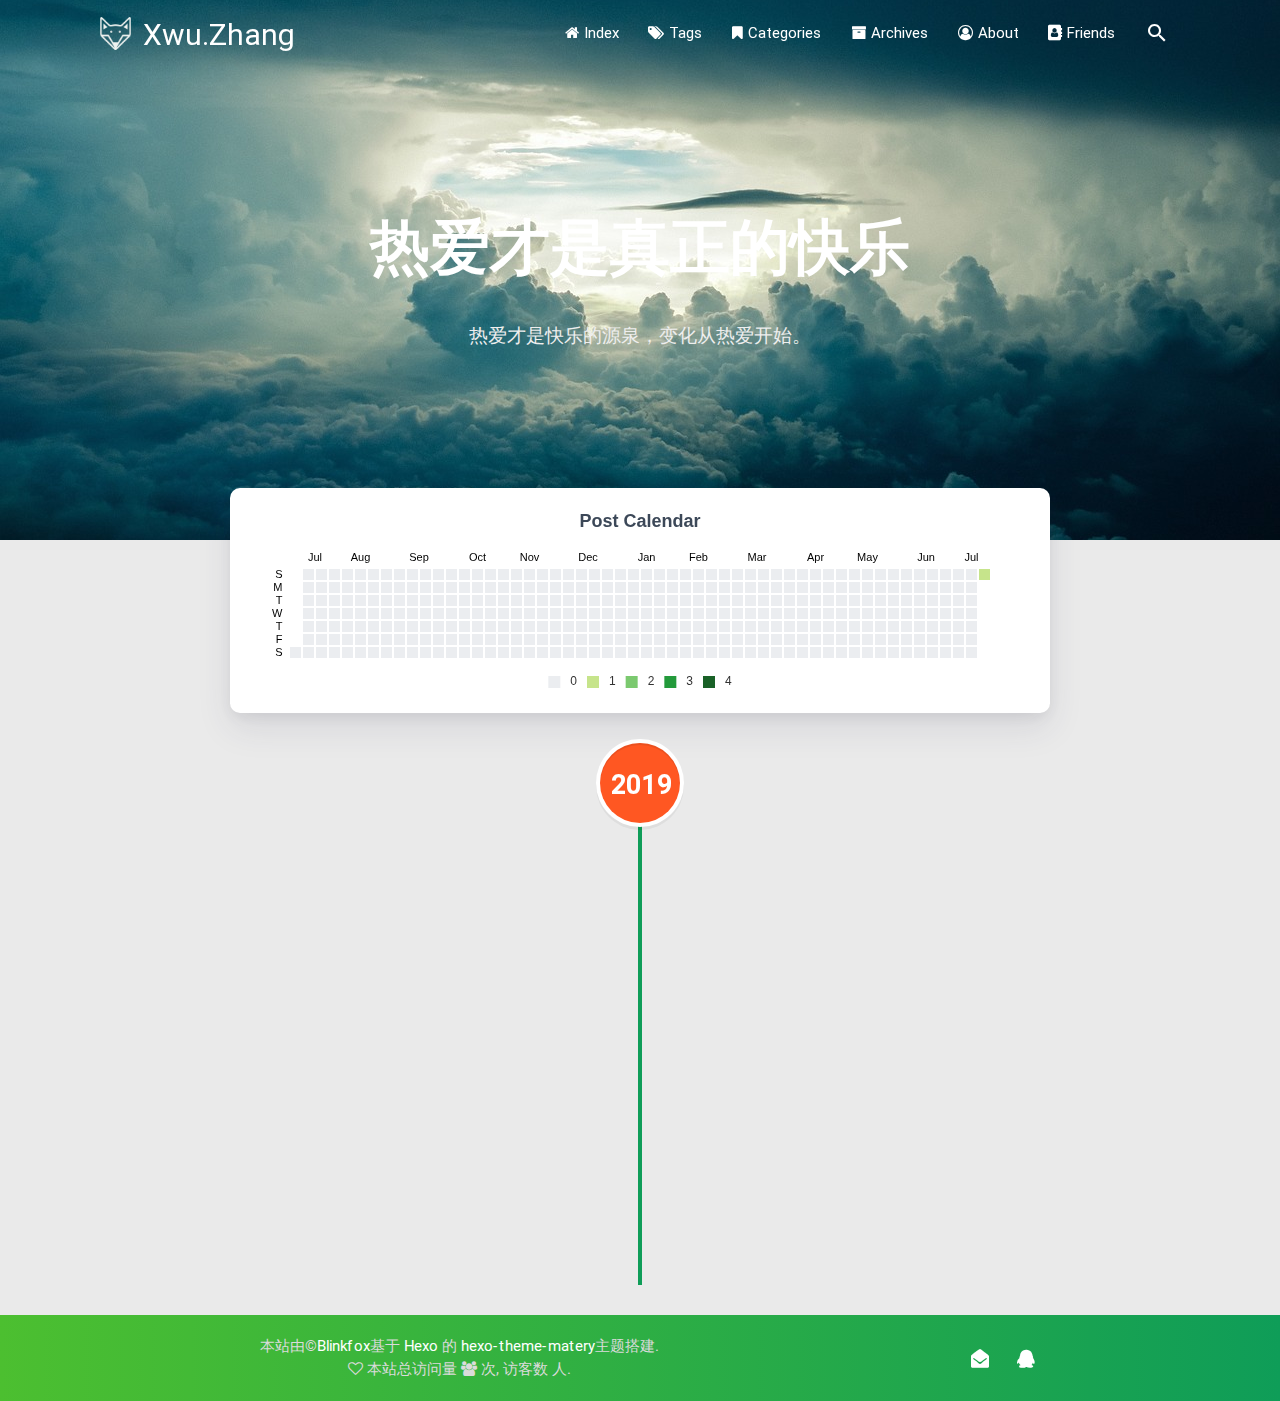
==== archives/index.html @ 079e12d8 "Site updated: 2019-07-14 20:18:40" ====
<!DOCTYPE HTML>
<html lang="">


<head><meta name="generator" content="Hexo 3.9.0">
    <meta charset="utf-8">
    <meta name="keywords" content="Archives, 工作 生活">
    <meta name="description" content="Archives | Xwu.Zhang">
    <meta http-equiv="X-UA-Compatible" content="IE=edge">
    <meta name="viewport" content="width=device-width, initial-scale=1.0">
    <meta name="renderer" content="webkit|ie-stand|ie-comp">
    <meta name="mobile-web-app-capable" content="yes">
    <meta name="format-detection" content="telephone=no">
    <meta name="apple-mobile-web-app-capable" content="yes">
    <meta name="apple-mobile-web-app-status-bar-style" content="black-translucent">
    <title>Archives | Xwu.Zhang</title>
    <link rel="icon" type="image/png" href="/favicon.png">

    <link rel="stylesheet" type="text/css" href="/libs/awesome/css/font-awesome.min.css">
    <link rel="stylesheet" type="text/css" href="/libs/materialize/css/materialize.min.css">
    <link rel="stylesheet" type="text/css" href="/libs/aos/aos.css">
    <link rel="stylesheet" type="text/css" href="/libs/animate/animate.min.css">
    <link rel="stylesheet" type="text/css" href="/libs/lightGallery/css/lightgallery.min.css">
    <link rel="stylesheet" type="text/css" href="/css/matery.css">
    <link rel="stylesheet" type="text/css" href="/css/my.css">
    <style type="text/css">
        
    </style>

    <script src="/libs/jquery/jquery-2.2.0.min.js"></script>
</head>


<body>

<header class="navbar-fixed">
    <nav id="headNav" class="bg-color nav-transparent">
        <div id="navContainer" class="container">
            <div class="nav-wrapper">
                <div class="brand-logo">
                    <a href="/" class="waves-effect waves-light">
                        
                        <img src="/medias/logo.png" class="logo-img hide-on-small-only">
                        
                        <span class="logo-span">Xwu.Zhang</span>
                    </a>
                </div>
                

<a href="#" data-activates="mobile-nav" class="button-collapse"><i class="fa fa-navicon"></i></a>
<ul class="right">
    
    <li class="hide-on-med-and-down">
        <a href="/" class="waves-effect waves-light">
            
            <i class="fa fa-home"></i>
            
            <span>Index</span>
        </a>
    </li>
    
    <li class="hide-on-med-and-down">
        <a href="/tags" class="waves-effect waves-light">
            
            <i class="fa fa-tags"></i>
            
            <span>Tags</span>
        </a>
    </li>
    
    <li class="hide-on-med-and-down">
        <a href="/categories" class="waves-effect waves-light">
            
            <i class="fa fa-bookmark"></i>
            
            <span>Categories</span>
        </a>
    </li>
    
    <li class="hide-on-med-and-down">
        <a href="/archives" class="waves-effect waves-light">
            
            <i class="fa fa-archive"></i>
            
            <span>Archives</span>
        </a>
    </li>
    
    <li class="hide-on-med-and-down">
        <a href="/about" class="waves-effect waves-light">
            
            <i class="fa fa-user-circle-o"></i>
            
            <span>About</span>
        </a>
    </li>
    
    <li class="hide-on-med-and-down">
        <a href="/friends" class="waves-effect waves-light">
            
            <i class="fa fa-address-book"></i>
            
            <span>Friends</span>
        </a>
    </li>
    
    <li>
        <a id="toggleSearch" class="waves-effect waves-light">
            <i id="searchIcon" class="mdi-action-search" title="Search"></i>
        </a>
    </li>

</ul>

<div class="side-nav" id="mobile-nav">

    <div class="mobile-head bg-color">
        
        <img src="/medias/logo.png" class="logo-img circle responsive-img">
        
        <div class="logo-name">Xwu.Zhang</div>
        <div class="logo-desc">
            
            热爱才是快乐的源泉，变化从热爱开始。
            
        </div>
    </div>

    

    <ul class="menu-list mobile-menu-list">
        
        <li>
            <a href="/" class="waves-effect waves-light">
                
                <i class="fa fa-fw fa-home"></i>
                
                Index
            </a>
        </li>
        
        <li>
            <a href="/tags" class="waves-effect waves-light">
                
                <i class="fa fa-fw fa-tags"></i>
                
                Tags
            </a>
        </li>
        
        <li>
            <a href="/categories" class="waves-effect waves-light">
                
                <i class="fa fa-fw fa-bookmark"></i>
                
                Categories
            </a>
        </li>
        
        <li>
            <a href="/archives" class="waves-effect waves-light">
                
                <i class="fa fa-fw fa-archive"></i>
                
                Archives
            </a>
        </li>
        
        <li>
            <a href="/about" class="waves-effect waves-light">
                
                <i class="fa fa-fw fa-user-circle-o"></i>
                
                About
            </a>
        </li>
        
        <li>
            <a href="/friends" class="waves-effect waves-light">
                
                <i class="fa fa-fw fa-address-book"></i>
                
                Friends
            </a>
        </li>
        
        
        <li><div class="divider"></div></li>
        <li>
            <a href="https://github.com/blinkfox/hexo-theme-matery" class="waves-effect waves-light" target="_blank">
                <i class="fa fa-github-square fa-fw"></i>Fork Me
            </a>
        </li>
        
    </ul>

    <div class="social-link">


    <a href="mailto:xxx@xx.xx" class="tooltipped" target="_blank" data-tooltip="邮件联系我" data-position="top" data-delay="50">
        <i class="fa fa-envelope-open"></i>
    </a>



    <a href="tencent://AddContact/?fromId=50&fromSubId=1&subcmd=all&uin=123123123" class="tooltipped" data-tooltip="QQ联系我: 123123123" data-position="top" data-delay="50">
        <i class="fa fa-qq"></i>
    </a>


</div>
</div>

            </div>
        </div>

        
        <style>
    .nav-transparent .github-corner {
        display: none !important;
    }

    .github-corner {
        position: absolute;
        z-index: 10;
        top: 0;
        right: 0;
        border: 0;
        transform: scale(1.1);
    }

    .github-corner svg {
        color: #0f9d58;
        fill: #fff;
        height: 64px;
        width: 64px;
    }

    .github-corner:hover .octo-arm {
        animation: a 0.56s ease-in-out;
    }

    .github-corner .octo-arm {
        animation: none;
    }

    @keyframes a {
        0%,
        to {
            transform: rotate(0);
        }
        20%,
        60% {
            transform: rotate(-25deg);
        }
        40%,
        80% {
            transform: rotate(10deg);
        }
    }
</style>

<a href="https://github.com/blinkfox/hexo-theme-matery" class="github-corner tooltipped hide-on-med-and-down" target="_blank"
   data-tooltip="Fork Me" data-position="left" data-delay="50">
    <svg viewBox="0 0 250 250" aria-hidden="true">
        <path d="M0,0 L115,115 L130,115 L142,142 L250,250 L250,0 Z"></path>
        <path d="M128.3,109.0 C113.8,99.7 119.0,89.6 119.0,89.6 C122.0,82.7 120.5,78.6 120.5,78.6 C119.2,72.0 123.4,76.3 123.4,76.3 C127.3,80.9 125.5,87.3 125.5,87.3 C122.9,97.6 130.6,101.9 134.4,103.2"
              fill="currentColor" style="transform-origin: 130px 106px;" class="octo-arm"></path>
        <path d="M115.0,115.0 C114.9,115.1 118.7,116.5 119.8,115.4 L133.7,101.6 C136.9,99.2 139.9,98.4 142.2,98.6 C133.8,88.0 127.5,74.4 143.8,58.0 C148.5,53.4 154.0,51.2 159.7,51.0 C160.3,49.4 163.2,43.6 171.4,40.1 C171.4,40.1 176.1,42.5 178.8,56.2 C183.1,58.6 187.2,61.8 190.9,65.4 C194.5,69.0 197.7,73.2 200.1,77.6 C213.8,80.2 216.3,84.9 216.3,84.9 C212.7,93.1 206.9,96.0 205.4,96.6 C205.1,102.4 203.0,107.8 198.3,112.5 C181.9,128.9 168.3,122.5 157.7,114.1 C157.9,116.9 156.7,120.9 152.7,124.9 L141.0,136.5 C139.8,137.7 141.6,141.9 141.8,141.8 Z"
              fill="currentColor" class="octo-body"></path>
    </svg>
</a>
        
    </nav>
</header>

<div class="bg-cover  about-cover" style="background-image: url('/medias/cover.jpg')">
    <div class="container">
        <div class="row">
            <div class="col s10 offset-s1 m8 offset-m2 l8 offset-l2">
                <div class="brand">
                    <div class="title center-align">
                    
                        热爱才是真正的快乐
                    
                    </div>

                    <div class="description center-align">
                    
                        热爱才是快乐的源泉，变化从热爱开始。
                    
                    </div>
                </div>
            </div>
        </div>
        
    </div>
</div>

<script>
// Dynamically switch banner pictures every day.
$('.bg-cover').css('background-image', 'url(/medias/banner/' + new Date().getDay() + '.jpg)');
</script>

<main class="content">

    
    <div class="container archive-calendar">
    <div class="card">
        <div id="post-calendar" class="card-content"></div>
    </div>
</div>

<script type="text/javascript" src="/libs/echarts/echarts.min.js"></script>
<script type="text/javascript">
    let myChart = echarts.init(document.getElementById('post-calendar'));

    

    let option = {
        title: {
            top: 0,
            text: 'Post Calendar',
            left: 'center',
            textStyle: {
                color: '#3C4858'
            }
        },
        tooltip: {
            padding: 10,
            backgroundColor: '#555',
            borderColor: '#777',
            borderWidth: 1,
            formatter: function (obj) {
                var value = obj.value;
                return '<div style="font-size: 14px;">' + value[0] + '：' + value[1] + '</div>';
            }
        },
        visualMap: {
            show: true,
            showLabel: true,
            categories: [0, 1, 2, 3, 4],
            calculable: true,
            inRange: {
                symbol: 'rect',
                color: ['#ebedf0', '#c6e48b', '#7bc96f', '#239a3b', '#196127']
            },
            itemWidth: 12,
            itemHeight: 12,
            orient: 'horizontal',
            left: 'center',
            bottom: 0
        },
        calendar: [{
            left: 'center',
            range: ["2018-07-14", "2019-07-14"],
            cellSize: [13, 13],
            splitLine: {
                show: false
            },
            itemStyle: {
                borderColor: '#fff',
                borderWidth: 2
            },
            yearLabel: {
                show: false
            },
            monthLabel: {
                nameMap: 'en',
                fontSize: 11
            },
            dayLabel: {
                formatter: '{start}  1st',
                nameMap: 'en',
                fontSize: 11
            }
        }],
        series: [{
            type: 'heatmap',
            coordinateSystem: 'calendar',
            calendarIndex: 0,
            data: [["2018-07-14", 0], ["2018-07-15", 0], ["2018-07-16", 0], ["2018-07-17", 0], ["2018-07-18", 0], ["2018-07-19", 0], ["2018-07-20", 0], ["2018-07-21", 0], ["2018-07-22", 0], ["2018-07-23", 0], ["2018-07-24", 0], ["2018-07-25", 0], ["2018-07-26", 0], ["2018-07-27", 0], ["2018-07-28", 0], ["2018-07-29", 0], ["2018-07-30", 0], ["2018-07-31", 0], ["2018-08-01", 0], ["2018-08-02", 0], ["2018-08-03", 0], ["2018-08-04", 0], ["2018-08-05", 0], ["2018-08-06", 0], ["2018-08-07", 0], ["2018-08-08", 0], ["2018-08-09", 0], ["2018-08-10", 0], ["2018-08-11", 0], ["2018-08-12", 0], ["2018-08-13", 0], ["2018-08-14", 0], ["2018-08-15", 0], ["2018-08-16", 0], ["2018-08-17", 0], ["2018-08-18", 0], ["2018-08-19", 0], ["2018-08-20", 0], ["2018-08-21", 0], ["2018-08-22", 0], ["2018-08-23", 0], ["2018-08-24", 0], ["2018-08-25", 0], ["2018-08-26", 0], ["2018-08-27", 0], ["2018-08-28", 0], ["2018-08-29", 0], ["2018-08-30", 0], ["2018-08-31", 0], ["2018-09-01", 0], ["2018-09-02", 0], ["2018-09-03", 0], ["2018-09-04", 0], ["2018-09-05", 0], ["2018-09-06", 0], ["2018-09-07", 0], ["2018-09-08", 0], ["2018-09-09", 0], ["2018-09-10", 0], ["2018-09-11", 0], ["2018-09-12", 0], ["2018-09-13", 0], ["2018-09-14", 0], ["2018-09-15", 0], ["2018-09-16", 0], ["2018-09-17", 0], ["2018-09-18", 0], ["2018-09-19", 0], ["2018-09-20", 0], ["2018-09-21", 0], ["2018-09-22", 0], ["2018-09-23", 0], ["2018-09-24", 0], ["2018-09-25", 0], ["2018-09-26", 0], ["2018-09-27", 0], ["2018-09-28", 0], ["2018-09-29", 0], ["2018-09-30", 0], ["2018-10-01", 0], ["2018-10-02", 0], ["2018-10-03", 0], ["2018-10-04", 0], ["2018-10-05", 0], ["2018-10-06", 0], ["2018-10-07", 0], ["2018-10-08", 0], ["2018-10-09", 0], ["2018-10-10", 0], ["2018-10-11", 0], ["2018-10-12", 0], ["2018-10-13", 0], ["2018-10-14", 0], ["2018-10-15", 0], ["2018-10-16", 0], ["2018-10-17", 0], ["2018-10-18", 0], ["2018-10-19", 0], ["2018-10-20", 0], ["2018-10-21", 0], ["2018-10-22", 0], ["2018-10-23", 0], ["2018-10-24", 0], ["2018-10-25", 0], ["2018-10-26", 0], ["2018-10-27", 0], ["2018-10-28", 0], ["2018-10-29", 0], ["2018-10-30", 0], ["2018-10-31", 0], ["2018-11-01", 0], ["2018-11-02", 0], ["2018-11-03", 0], ["2018-11-04", 0], ["2018-11-05", 0], ["2018-11-06", 0], ["2018-11-07", 0], ["2018-11-08", 0], ["2018-11-09", 0], ["2018-11-10", 0], ["2018-11-11", 0], ["2018-11-12", 0], ["2018-11-13", 0], ["2018-11-14", 0], ["2018-11-15", 0], ["2018-11-16", 0], ["2018-11-17", 0], ["2018-11-18", 0], ["2018-11-19", 0], ["2018-11-20", 0], ["2018-11-21", 0], ["2018-11-22", 0], ["2018-11-23", 0], ["2018-11-24", 0], ["2018-11-25", 0], ["2018-11-26", 0], ["2018-11-27", 0], ["2018-11-28", 0], ["2018-11-29", 0], ["2018-11-30", 0], ["2018-12-01", 0], ["2018-12-02", 0], ["2018-12-03", 0], ["2018-12-04", 0], ["2018-12-05", 0], ["2018-12-06", 0], ["2018-12-07", 0], ["2018-12-08", 0], ["2018-12-09", 0], ["2018-12-10", 0], ["2018-12-11", 0], ["2018-12-12", 0], ["2018-12-13", 0], ["2018-12-14", 0], ["2018-12-15", 0], ["2018-12-16", 0], ["2018-12-17", 0], ["2018-12-18", 0], ["2018-12-19", 0], ["2018-12-20", 0], ["2018-12-21", 0], ["2018-12-22", 0], ["2018-12-23", 0], ["2018-12-24", 0], ["2018-12-25", 0], ["2018-12-26", 0], ["2018-12-27", 0], ["2018-12-28", 0], ["2018-12-29", 0], ["2018-12-30", 0], ["2018-12-31", 0], ["2019-01-01", 0], ["2019-01-02", 0], ["2019-01-03", 0], ["2019-01-04", 0], ["2019-01-05", 0], ["2019-01-06", 0], ["2019-01-07", 0], ["2019-01-08", 0], ["2019-01-09", 0], ["2019-01-10", 0], ["2019-01-11", 0], ["2019-01-12", 0], ["2019-01-13", 0], ["2019-01-14", 0], ["2019-01-15", 0], ["2019-01-16", 0], ["2019-01-17", 0], ["2019-01-18", 0], ["2019-01-19", 0], ["2019-01-20", 0], ["2019-01-21", 0], ["2019-01-22", 0], ["2019-01-23", 0], ["2019-01-24", 0], ["2019-01-25", 0], ["2019-01-26", 0], ["2019-01-27", 0], ["2019-01-28", 0], ["2019-01-29", 0], ["2019-01-30", 0], ["2019-01-31", 0], ["2019-02-01", 0], ["2019-02-02", 0], ["2019-02-03", 0], ["2019-02-04", 0], ["2019-02-05", 0], ["2019-02-06", 0], ["2019-02-07", 0], ["2019-02-08", 0], ["2019-02-09", 0], ["2019-02-10", 0], ["2019-02-11", 0], ["2019-02-12", 0], ["2019-02-13", 0], ["2019-02-14", 0], ["2019-02-15", 0], ["2019-02-16", 0], ["2019-02-17", 0], ["2019-02-18", 0], ["2019-02-19", 0], ["2019-02-20", 0], ["2019-02-21", 0], ["2019-02-22", 0], ["2019-02-23", 0], ["2019-02-24", 0], ["2019-02-25", 0], ["2019-02-26", 0], ["2019-02-27", 0], ["2019-02-28", 0], ["2019-03-01", 0], ["2019-03-02", 0], ["2019-03-03", 0], ["2019-03-04", 0], ["2019-03-05", 0], ["2019-03-06", 0], ["2019-03-07", 0], ["2019-03-08", 0], ["2019-03-09", 0], ["2019-03-10", 0], ["2019-03-11", 0], ["2019-03-12", 0], ["2019-03-13", 0], ["2019-03-14", 0], ["2019-03-15", 0], ["2019-03-16", 0], ["2019-03-17", 0], ["2019-03-18", 0], ["2019-03-19", 0], ["2019-03-20", 0], ["2019-03-21", 0], ["2019-03-22", 0], ["2019-03-23", 0], ["2019-03-24", 0], ["2019-03-25", 0], ["2019-03-26", 0], ["2019-03-27", 0], ["2019-03-28", 0], ["2019-03-29", 0], ["2019-03-30", 0], ["2019-03-31", 0], ["2019-04-01", 0], ["2019-04-02", 0], ["2019-04-03", 0], ["2019-04-04", 0], ["2019-04-05", 0], ["2019-04-06", 0], ["2019-04-07", 0], ["2019-04-08", 0], ["2019-04-09", 0], ["2019-04-10", 0], ["2019-04-11", 0], ["2019-04-12", 0], ["2019-04-13", 0], ["2019-04-14", 0], ["2019-04-15", 0], ["2019-04-16", 0], ["2019-04-17", 0], ["2019-04-18", 0], ["2019-04-19", 0], ["2019-04-20", 0], ["2019-04-21", 0], ["2019-04-22", 0], ["2019-04-23", 0], ["2019-04-24", 0], ["2019-04-25", 0], ["2019-04-26", 0], ["2019-04-27", 0], ["2019-04-28", 0], ["2019-04-29", 0], ["2019-04-30", 0], ["2019-05-01", 0], ["2019-05-02", 0], ["2019-05-03", 0], ["2019-05-04", 0], ["2019-05-05", 0], ["2019-05-06", 0], ["2019-05-07", 0], ["2019-05-08", 0], ["2019-05-09", 0], ["2019-05-10", 0], ["2019-05-11", 0], ["2019-05-12", 0], ["2019-05-13", 0], ["2019-05-14", 0], ["2019-05-15", 0], ["2019-05-16", 0], ["2019-05-17", 0], ["2019-05-18", 0], ["2019-05-19", 0], ["2019-05-20", 0], ["2019-05-21", 0], ["2019-05-22", 0], ["2019-05-23", 0], ["2019-05-24", 0], ["2019-05-25", 0], ["2019-05-26", 0], ["2019-05-27", 0], ["2019-05-28", 0], ["2019-05-29", 0], ["2019-05-30", 0], ["2019-05-31", 0], ["2019-06-01", 0], ["2019-06-02", 0], ["2019-06-03", 0], ["2019-06-04", 0], ["2019-06-05", 0], ["2019-06-06", 0], ["2019-06-07", 0], ["2019-06-08", 0], ["2019-06-09", 0], ["2019-06-10", 0], ["2019-06-11", 0], ["2019-06-12", 0], ["2019-06-13", 0], ["2019-06-14", 0], ["2019-06-15", 0], ["2019-06-16", 0], ["2019-06-17", 0], ["2019-06-18", 0], ["2019-06-19", 0], ["2019-06-20", 0], ["2019-06-21", 0], ["2019-06-22", 0], ["2019-06-23", 0], ["2019-06-24", 0], ["2019-06-25", 0], ["2019-06-26", 0], ["2019-06-27", 0], ["2019-06-28", 0], ["2019-06-29", 0], ["2019-06-30", 0], ["2019-07-01", 0], ["2019-07-02", 0], ["2019-07-03", 0], ["2019-07-04", 0], ["2019-07-05", 0], ["2019-07-06", 0], ["2019-07-07", 0], ["2019-07-08", 0], ["2019-07-09", 0], ["2019-07-10", 0], ["2019-07-11", 0], ["2019-07-12", 0], ["2019-07-13", 0], ["2019-07-14", 1]]
        }]

    };

    myChart.setOption(option);
</script>
    

    

    <div id="cd-timeline" class="container">
        
        <div class="cd-timeline-block">

            
            
            
            <div class="cd-timeline-img year" data-aos="zoom-in-up">
                <a href="/archives/2019">2019</a>
            </div>
            

            
            
            
            <div class="cd-timeline-img month" data-aos="zoom-in-up">
                <a href="/archives/2019/07">07</a>
            </div>
            

            
            <div class="cd-timeline-img day" data-aos="zoom-in-up">
                <span>14</span>
            </div>
            <article class="cd-timeline-content" data-aos="fade-up">
                <div class="article col s12 m6">
                    <div class="card">
                        <a href="/2019/07/14/hello-world/">
                            <div class="card-image">
                                
                                
                                <img src="/medias/featureimages/12.jpg" class="responsive-img" alt="Hello World">
                                
                                <span class="card-title">Hello World</span>
                            </div>
                        </a>
                        <div class="card-content article-content">
                            <div class="summary">
                                
                                    Welcome to Hexo! This is your very first post. Check documentation for more info
                                
                            </div>
                            <div class="publish-info">
                                <span class="publish-date">
                                    <i class="fa fa-clock-o fa-fw icon-date"></i>2019-07-14
                                </span>
                                <span class="publish-author">
                                    
                                    <i class="fa fa-user fa-fw"></i>
                                    小五
                                    
                                </span>
                            </div>
                        </div>

                        
                    </div>
                </div>
            </article>
        </div>
        
    </div>

</main>


<footer class="page-footer bg-color">
    <div class="container row center-align">
        <div class="col s12 m8 l8 copy-right">
            本站由&copy;<a href="https://blinkfox.github.io/" target="_blank">Blinkfox</a>基于
            <a href="https://hexo.io/" target="_blank">Hexo</a> 的
            <a href="https://github.com/blinkfox/hexo-theme-matery" target="_blank">hexo-theme-matery</a>主题搭建.

            

            
			
                <br>
                
                <span id="busuanzi_container_site_pv">
                    <i class="fa fa-heart-o"></i>
                    本站总访问量 <span id="busuanzi_value_site_pv" class="white-color"></span>
                </span>
                
                
                <span id="busuanzi_container_site_uv">
                    <i class="fa fa-users"></i>
                    次,&nbsp;访客数 <span id="busuanzi_value_site_uv" class="white-color"></span> 人.
                </span>
                
            
        </div>
        <div class="col s12 m4 l4 social-link social-statis">


    <a href="mailto:xxx@xx.xx" class="tooltipped" target="_blank" data-tooltip="邮件联系我" data-position="top" data-delay="50">
        <i class="fa fa-envelope-open"></i>
    </a>



    <a href="tencent://AddContact/?fromId=50&fromSubId=1&subcmd=all&uin=123123123" class="tooltipped" data-tooltip="QQ联系我: 123123123" data-position="top" data-delay="50">
        <i class="fa fa-qq"></i>
    </a>


</div>
    </div>
</footer>

<div class="progress-bar"></div>


<!-- 搜索遮罩框 -->
<div id="searchModal" class="modal">
    <div class="modal-content">
        <div class="search-header">
            <span class="title"><i class="fa fa-search"></i>&nbsp;&nbsp;Search</span>
            <input type="search" id="searchInput" name="s" placeholder="Please enter a search keyword"
                   class="search-input" autofocus="">
        </div>
        <div id="searchResult"></div>
    </div>
</div>

<script src="/js/search.js"></script>
<script type="text/javascript">
    searchFunc("/" + "search.xml", 'searchInput', 'searchResult');
</script>
<!-- 回到顶部按钮 -->
<div id="backTop" class="top-scroll">
    <a class="btn-floating btn-large waves-effect waves-light" href="#!">
        <i class="fa fa-angle-up"></i>
    </a>
</div>


<script src="/libs/materialize/js/materialize.min.js"></script>
<script src="/libs/masonry/masonry.pkgd.min.js"></script>
<script src="/libs/aos/aos.js"></script>
<script src="/libs/scrollprogress/scrollProgress.min.js"></script>
<script src="/libs/lightGallery/js/lightgallery-all.min.js"></script>
<script src="/js/matery.js"></script>

<!-- Global site tag (gtag.js) - Google Analytics -->



    <script src="/libs/others/clicklove.js"></script>


    <script async src="/libs/others/busuanzi.pure.mini.js"></script>


</body>
</html>
---- libs/lightGallery/css/lightgallery.min.css ----
.lg-sub-html,.lg-toolbar{background-color:rgba(0,0,0,.45)}@font-face{font-family:lg;src:url(../fonts/lg.eot?n1z373);src:url(../fonts/lg.eot?#iefixn1z373) format("embedded-opentype"),url(../fonts/lg.woff?n1z373) format("woff"),url(../fonts/lg.ttf?n1z373) format("truetype"),url(../fonts/lg.svg?n1z373#lg) format("svg");font-weight:400;font-style:normal}.lg-icon{font-family:lg;speak:none;font-style:normal;font-weight:400;font-variant:normal;text-transform:none;line-height:1;-webkit-font-smoothing:antialiased;-moz-osx-font-smoothing:grayscale}.lg-actions .lg-next,.lg-actions .lg-prev{background-color:rgba(0,0,0,.45);border-radius:2px;color:#999;cursor:pointer;display:block;font-size:22px;margin-top:-10px;padding:8px 10px 9px;position:absolute;top:50%;z-index:1080;border:none;outline:0}.lg-actions .lg-next.disabled,.lg-actions .lg-prev.disabled{pointer-events:none;opacity:.5}.lg-actions .lg-next:hover,.lg-actions .lg-prev:hover{color:#FFF}.lg-actions .lg-next{right:20px}.lg-actions .lg-next:before{content:"\e095"}.lg-actions .lg-prev{left:20px}.lg-actions .lg-prev:after{content:"\e094"}@-webkit-keyframes lg-right-end{0%,100%{left:0}50%{left:-30px}}@-moz-keyframes lg-right-end{0%,100%{left:0}50%{left:-30px}}@-ms-keyframes lg-right-end{0%,100%{left:0}50%{left:-30px}}@keyframes lg-right-end{0%,100%{left:0}50%{left:-30px}}@-webkit-keyframes lg-left-end{0%,100%{left:0}50%{left:30px}}@-moz-keyframes lg-left-end{0%,100%{left:0}50%{left:30px}}@-ms-keyframes lg-left-end{0%,100%{left:0}50%{left:30px}}@keyframes lg-left-end{0%,100%{left:0}50%{left:30px}}.lg-outer.lg-right-end .lg-object{-webkit-animation:lg-right-end .3s;-o-animation:lg-right-end .3s;animation:lg-right-end .3s;position:relative}.lg-outer.lg-left-end .lg-object{-webkit-animation:lg-left-end .3s;-o-animation:lg-left-end .3s;animation:lg-left-end .3s;position:relative}.lg-toolbar{z-index:1082;left:0;position:absolute;top:0;width:100%}.lg-toolbar .lg-icon{color:#999;cursor:pointer;float:right;font-size:24px;height:47px;line-height:27px;padding:10px 0;text-align:center;width:50px;text-decoration:none!important;outline:0;-webkit-transition:color .2s linear;-o-transition:color .2s linear;transition:color .2s linear}.lg-toolbar .lg-icon:hover{color:#FFF}.lg-toolbar .lg-close:after{content:"\e070"}.lg-toolbar .lg-download:after{content:"\e0f2"}.lg-sub-html{bottom:0;color:#EEE;font-size:16px;left:0;padding:10px 40px;position:fixed;right:0;text-align:center;z-index:1080}.lg-sub-html h4{margin:0;font-size:13px;font-weight:700}.lg-sub-html p{font-size:12px;margin:5px 0 0}#lg-counter{color:#999;display:inline-block;font-size:16px;padding-left:20px;padding-top:12px;vertical-align:middle}.lg-next,.lg-prev,.lg-toolbar{opacity:1;-webkit-transition:-webkit-transform .35s cubic-bezier(0,0,.25,1) 0s,opacity .35s cubic-bezier(0,0,.25,1) 0s,color .2s linear;-moz-transition:-moz-transform .35s cubic-bezier(0,0,.25,1) 0s,opacity .35s cubic-bezier(0,0,.25,1) 0s,color .2s linear;-o-transition:-o-transform .35s cubic-bezier(0,0,.25,1) 0s,opacity .35s cubic-bezier(0,0,.25,1) 0s,color .2s linear;transition:transform .35s cubic-bezier(0,0,.25,1) 0s,opacity .35s cubic-bezier(0,0,.25,1) 0s,color .2s linear}.lg-hide-items .lg-prev{opacity:0;-webkit-transform:translate3d(-10px,0,0);transform:translate3d(-10px,0,0)}.lg-hide-items .lg-next{opacity:0;-webkit-transform:translate3d(10px,0,0);transform:translate3d(10px,0,0)}.lg-hide-items .lg-toolbar{opacity:0;-webkit-transform:translate3d(0,-10px,0);transform:translate3d(0,-10px,0)}body:not(.lg-from-hash) .lg-outer.lg-start-zoom .lg-object{-webkit-transform:scale3d(.5,.5,.5);transform:scale3d(.5,.5,.5);opacity:0;-webkit-transition:-webkit-transform 250ms cubic-bezier(0,0,.25,1) 0s,opacity 250ms cubic-bezier(0,0,.25,1)!important;-moz-transition:-moz-transform 250ms cubic-bezier(0,0,.25,1) 0s,opacity 250ms cubic-bezier(0,0,.25,1)!important;-o-transition:-o-transform 250ms cubic-bezier(0,0,.25,1) 0s,opacity 250ms cubic-bezier(0,0,.25,1)!important;transition:transform 250ms cubic-bezier(0,0,.25,1) 0s,opacity 250ms cubic-bezier(0,0,.25,1)!important;-webkit-transform-origin:50% 50%;-moz-transform-origin:50% 50%;-ms-transform-origin:50% 50%;transform-origin:50% 50%}body:not(.lg-from-hash) .lg-outer.lg-start-zoom .lg-item.lg-complete .lg-object{-webkit-transform:scale3d(1,1,1);transform:scale3d(1,1,1);opacity:1}.lg-outer .lg-thumb-outer{background-color:#0D0A0A;bottom:0;position:absolute;width:100%;z-index:1080;max-height:350px;-webkit-transform:translate3d(0,100%,0);transform:translate3d(0,100%,0);-webkit-transition:-webkit-transform .25s cubic-bezier(0,0,.25,1) 0s;-moz-transition:-moz-transform .25s cubic-bezier(0,0,.25,1) 0s;-o-transition:-o-transform .25s cubic-bezier(0,0,.25,1) 0s;transition:transform .25s cubic-bezier(0,0,.25,1) 0s}.lg-outer .lg-thumb-outer.lg-grab .lg-thumb-item{cursor:-webkit-grab;cursor:-moz-grab;cursor:-o-grab;cursor:-ms-grab;cursor:grab}.lg-outer .lg-thumb-outer.lg-grabbing .lg-thumb-item{cursor:move;cursor:-webkit-grabbing;cursor:-moz-grabbing;cursor:-o-grabbing;cursor:-ms-grabbing;cursor:grabbing}.lg-outer .lg-thumb-outer.lg-dragging .lg-thumb{-webkit-transition-duration:0s!important;transition-duration:0s!important}.lg-outer.lg-thumb-open .lg-thumb-outer{-webkit-transform:translate3d(0,0,0);transform:translate3d(0,0,0)}.lg-outer .lg-thumb{padding:10px 0;height:100%;margin-bottom:-5px}.lg-outer .lg-thumb-item{cursor:pointer;float:left;overflow:hidden;height:100%;border:2px solid #FFF;border-radius:4px;margin-bottom:5px}@media (min-width:1025px){.lg-outer .lg-thumb-item{-webkit-transition:border-color .25s ease;-o-transition:border-color .25s ease;transition:border-color .25s ease}}.lg-outer .lg-thumb-item.active,.lg-outer .lg-thumb-item:hover{border-color:#a90707}.lg-outer .lg-thumb-item img{width:100%;height:100%;object-fit:cover}.lg-outer.lg-has-thumb .lg-item{padding-bottom:120px}.lg-outer.lg-can-toggle .lg-item{padding-bottom:0}.lg-outer.lg-pull-caption-up .lg-sub-html{-webkit-transition:bottom .25s ease;-o-transition:bottom .25s ease;transition:bottom .25s ease}.lg-outer.lg-pull-caption-up.lg-thumb-open .lg-sub-html{bottom:100px}.lg-outer .lg-toogle-thumb{background-color:#0D0A0A;border-radius:2px 2px 0 0;color:#999;cursor:pointer;font-size:24px;height:39px;line-height:27px;padding:5px 0;position:absolute;right:20px;text-align:center;top:-39px;width:50px}.lg-outer .lg-toogle-thumb:hover,.lg-outer.lg-dropdown-active #lg-share{color:#FFF}.lg-outer .lg-toogle-thumb:after{content:"\e1ff"}.lg-outer .lg-video-cont{display:inline-block;vertical-align:middle;max-width:1140px;max-height:100%;width:100%;padding:0 5px}.lg-outer .lg-video{width:100%;height:0;padding-bottom:56.25%;overflow:hidden;position:relative}.lg-outer .lg-video .lg-object{display:inline-block;position:absolute;top:0;left:0;width:100%!important;height:100%!important}.lg-outer .lg-video .lg-video-play{width:84px;height:59px;position:absolute;left:50%;top:50%;margin-left:-42px;margin-top:-30px;z-index:1080;cursor:pointer}.lg-outer .lg-has-iframe .lg-video{-webkit-overflow-scrolling:touch;overflow:auto}.lg-outer .lg-has-vimeo .lg-video-play{background:url(../img/vimeo-play.png) no-repeat}.lg-outer .lg-has-vimeo:hover .lg-video-play{background:url(../img/vimeo-play.png) 0 -58px no-repeat}.lg-outer .lg-has-html5 .lg-video-play{background:url(../img/video-play.png) no-repeat;height:64px;margin-left:-32px;margin-top:-32px;width:64px;opacity:.8}.lg-outer .lg-has-html5:hover .lg-video-play{opacity:1}.lg-outer .lg-has-youtube .lg-video-play{background:url(../img/youtube-play.png) no-repeat}.lg-outer .lg-has-youtube:hover .lg-video-play{background:url(../img/youtube-play.png) 0 -60px no-repeat}.lg-outer .lg-video-object{width:100%!important;height:100%!important;position:absolute;top:0;left:0}.lg-outer .lg-has-video .lg-video-object{visibility:hidden}.lg-outer .lg-has-video.lg-video-playing .lg-object,.lg-outer .lg-has-video.lg-video-playing .lg-video-play{display:none}.lg-outer .lg-has-video.lg-video-playing .lg-video-object{visibility:visible}.lg-progress-bar{background-color:#333;height:5px;left:0;position:absolute;top:0;width:100%;z-index:1083;opacity:0;-webkit-transition:opacity 80ms ease 0s;-moz-transition:opacity 80ms ease 0s;-o-transition:opacity 80ms ease 0s;transition:opacity 80ms ease 0s}.lg-progress-bar .lg-progress{background-color:#a90707;height:5px;width:0}.lg-progress-bar.lg-start .lg-progress{width:100%}.lg-show-autoplay .lg-progress-bar{opacity:1}.lg-autoplay-button:after{content:"\e01d"}.lg-show-autoplay .lg-autoplay-button:after{content:"\e01a"}.lg-outer.lg-css3.lg-zoom-dragging .lg-item.lg-complete.lg-zoomable .lg-image,.lg-outer.lg-css3.lg-zoom-dragging .lg-item.lg-complete.lg-zoomable .lg-img-wrap{-webkit-transition-duration:0s;transition-duration:0s}.lg-outer.lg-use-transition-for-zoom .lg-item.lg-complete.lg-zoomable .lg-img-wrap{-webkit-transition:-webkit-transform .3s cubic-bezier(0,0,.25,1) 0s;-moz-transition:-moz-transform .3s cubic-bezier(0,0,.25,1) 0s;-o-transition:-o-transform .3s cubic-bezier(0,0,.25,1) 0s;transition:transform .3s cubic-bezier(0,0,.25,1) 0s}.lg-outer.lg-use-left-for-zoom .lg-item.lg-complete.lg-zoomable .lg-img-wrap{-webkit-transition:left .3s cubic-bezier(0,0,.25,1) 0s,top .3s cubic-bezier(0,0,.25,1) 0s;-moz-transition:left .3s cubic-bezier(0,0,.25,1) 0s,top .3s cubic-bezier(0,0,.25,1) 0s;-o-transition:left .3s cubic-bezier(0,0,.25,1) 0s,top .3s cubic-bezier(0,0,.25,1) 0s;transition:left .3s cubic-bezier(0,0,.25,1) 0s,top .3s cubic-bezier(0,0,.25,1) 0s}.lg-outer .lg-item.lg-complete.lg-zoomable .lg-img-wrap{-webkit-transform:translate3d(0,0,0);transform:translate3d(0,0,0);-webkit-backface-visibility:hidden;-moz-backface-visibility:hidden;backface-visibility:hidden}.lg-outer .lg-item.lg-complete.lg-zoomable .lg-image{-webkit-transform:scale3d(1,1,1);transform:scale3d(1,1,1);-webkit-transition:-webkit-transform .3s cubic-bezier(0,0,.25,1) 0s,opacity .15s!important;-moz-transition:-moz-transform .3s cubic-bezier(0,0,.25,1) 0s,opacity .15s!important;-o-transition:-o-transform .3s cubic-bezier(0,0,.25,1) 0s,opacity .15s!important;transition:transform .3s cubic-bezier(0,0,.25,1) 0s,opacity .15s!important;-webkit-transform-origin:0 0;-moz-transform-origin:0 0;-ms-transform-origin:0 0;transform-origin:0 0;-webkit-backface-visibility:hidden;-moz-backface-visibility:hidden;backface-visibility:hidden}#lg-zoom-in:after{content:"\e311"}#lg-actual-size{font-size:20px}#lg-actual-size:after{content:"\e033"}#lg-zoom-out{opacity:.5;pointer-events:none}#lg-zoom-out:after{content:"\e312"}.lg-zoomed #lg-zoom-out{opacity:1;pointer-events:auto}.lg-outer .lg-pager-outer{bottom:60px;left:0;position:absolute;right:0;text-align:center;z-index:1080;height:10px}.lg-outer .lg-pager-outer.lg-pager-hover .lg-pager-cont{overflow:visible}.lg-outer .lg-pager-cont{cursor:pointer;display:inline-block;overflow:hidden;position:relative;vertical-align:top;margin:0 5px}.lg-outer .lg-pager-cont:hover .lg-pager-thumb-cont{opacity:1;-webkit-transform:translate3d(0,0,0);transform:translate3d(0,0,0)}.lg-outer .lg-pager-cont.lg-pager-active .lg-pager{box-shadow:0 0 0 2px #fff inset}.lg-outer .lg-pager-thumb-cont{background-color:#fff;color:#FFF;bottom:100%;height:83px;left:0;margin-bottom:20px;margin-left:-60px;opacity:0;padding:5px;position:absolute;width:120px;border-radius:3px;-webkit-transition:opacity .15s ease 0s,-webkit-transform .15s ease 0s;-moz-transition:opacity .15s ease 0s,-moz-transform .15s ease 0s;-o-transition:opacity .15s ease 0s,-o-transform .15s ease 0s;transition:opacity .15s ease 0s,transform .15s ease 0s;-webkit-transform:translate3d(0,5px,0);transform:translate3d(0,5px,0)}.lg-outer .lg-pager-thumb-cont img{width:100%;height:100%}.lg-outer .lg-pager{background-color:rgba(255,255,255,.5);border-radius:50%;box-shadow:0 0 0 8px rgba(255,255,255,.7) inset;display:block;height:12px;-webkit-transition:box-shadow .3s ease 0s;-o-transition:box-shadow .3s ease 0s;transition:box-shadow .3s ease 0s;width:12px}.lg-outer .lg-pager:focus,.lg-outer .lg-pager:hover{box-shadow:0 0 0 8px #fff inset}.lg-outer .lg-caret{border-left:10px solid transparent;border-right:10px solid transparent;border-top:10px dashed;bottom:-10px;display:inline-block;height:0;left:50%;margin-left:-5px;position:absolute;vertical-align:middle;width:0}.lg-fullscreen:after{content:"\e20c"}.lg-fullscreen-on .lg-fullscreen:after{content:"\e20d"}.lg-outer #lg-dropdown-overlay{background-color:rgba(0,0,0,.25);bottom:0;cursor:default;left:0;position:fixed;right:0;top:0;z-index:1081;opacity:0;visibility:hidden;-webkit-transition:visibility 0s linear .18s,opacity .18s linear 0s;-o-transition:visibility 0s linear .18s,opacity .18s linear 0s;transition:visibility 0s linear .18s,opacity .18s linear 0s}.lg-outer.lg-dropdown-active #lg-dropdown-overlay,.lg-outer.lg-dropdown-active .lg-dropdown{-webkit-transition-delay:0s;transition-delay:0s;-moz-transform:translate3d(0,0,0);-o-transform:translate3d(0,0,0);-ms-transform:translate3d(0,0,0);-webkit-transform:translate3d(0,0,0);transform:translate3d(0,0,0);opacity:1;visibility:visible}.lg-outer .lg-dropdown{background-color:#fff;border-radius:2px;font-size:14px;list-style-type:none;margin:0;padding:10px 0;position:absolute;right:0;text-align:left;top:50px;opacity:0;visibility:hidden;-moz-transform:translate3d(0,5px,0);-o-transform:translate3d(0,5px,0);-ms-transform:translate3d(0,5px,0);-webkit-transform:translate3d(0,5px,0);transform:translate3d(0,5px,0);-webkit-transition:-webkit-transform .18s linear 0s,visibility 0s linear .5s,opacity .18s linear 0s;-moz-transition:-moz-transform .18s linear 0s,visibility 0s linear .5s,opacity .18s linear 0s;-o-transition:-o-transform .18s linear 0s,visibility 0s linear .5s,opacity .18s linear 0s;transition:transform .18s linear 0s,visibility 0s linear .5s,opacity .18s linear 0s}.lg-outer .lg-dropdown:after{content:"";display:block;height:0;width:0;position:absolute;border:8px solid transparent;border-bottom-color:#FFF;right:16px;top:-16px}.lg-outer .lg-dropdown>li:last-child{margin-bottom:0}.lg-outer .lg-dropdown>li:hover .lg-icon,.lg-outer .lg-dropdown>li:hover a{color:#333}.lg-outer .lg-dropdown a{color:#333;display:block;white-space:pre;padding:4px 12px;font-family:"Open Sans","Helvetica Neue",Helvetica,Arial,sans-serif;font-size:12px}.lg-outer .lg-dropdown a:hover{background-color:rgba(0,0,0,.07)}.lg-outer .lg-dropdown .lg-dropdown-text{display:inline-block;line-height:1;margin-top:-3px;vertical-align:middle}.lg-outer .lg-dropdown .lg-icon{color:#333;display:inline-block;float:none;font-size:20px;height:auto;line-height:1;margin-right:8px;padding:0;vertical-align:middle;width:auto}.lg-outer,.lg-outer .lg,.lg-outer .lg-inner{width:100%;height:100%}.lg-outer #lg-share{position:relative}.lg-outer #lg-share:after{content:"\e80d"}.lg-outer #lg-share-facebook .lg-icon{color:#3b5998}.lg-outer #lg-share-facebook .lg-icon:after{content:"\e901"}.lg-outer #lg-share-twitter .lg-icon{color:#00aced}.lg-outer #lg-share-twitter .lg-icon:after{content:"\e904"}.lg-outer #lg-share-googleplus .lg-icon{color:#dd4b39}.lg-outer #lg-share-googleplus .lg-icon:after{content:"\e902"}.lg-outer #lg-share-pinterest .lg-icon{color:#cb2027}.lg-outer #lg-share-pinterest .lg-icon:after{content:"\e903"}.lg-group:after{content:"";display:table;clear:both}.lg-outer{position:fixed;top:0;left:0;z-index:1050;text-align:left;opacity:0;-webkit-transition:opacity .15s ease 0s;-o-transition:opacity .15s ease 0s;transition:opacity .15s ease 0s}.lg-outer *{-webkit-box-sizing:border-box;-moz-box-sizing:border-box;box-sizing:border-box}.lg-outer.lg-visible{opacity:1}.lg-outer.lg-css3 .lg-item.lg-current,.lg-outer.lg-css3 .lg-item.lg-next-slide,.lg-outer.lg-css3 .lg-item.lg-prev-slide{-webkit-transition-duration:inherit!important;transition-duration:inherit!important;-webkit-transition-timing-function:inherit!important;transition-timing-function:inherit!important}.lg-outer.lg-css3.lg-dragging .lg-item.lg-current,.lg-outer.lg-css3.lg-dragging .lg-item.lg-next-slide,.lg-outer.lg-css3.lg-dragging .lg-item.lg-prev-slide{-webkit-transition-duration:0s!important;transition-duration:0s!important;opacity:1}.lg-outer.lg-grab img.lg-object{cursor:-webkit-grab;cursor:-moz-grab;cursor:-o-grab;cursor:-ms-grab;cursor:grab}.lg-outer.lg-grabbing img.lg-object{cursor:move;cursor:-webkit-grabbing;cursor:-moz-grabbing;cursor:-o-grabbing;cursor:-ms-grabbing;cursor:grabbing}.lg-outer .lg{position:relative;overflow:hidden;margin-left:auto;margin-right:auto;max-width:100%;max-height:100%}.lg-outer .lg-inner{position:absolute;left:0;top:0;white-space:nowrap}.lg-outer .lg-item{background:url(../img/loading.gif) center center no-repeat;display:none!important}.lg-outer.lg-css .lg-current,.lg-outer.lg-css3 .lg-current,.lg-outer.lg-css3 .lg-next-slide,.lg-outer.lg-css3 .lg-prev-slide{display:inline-block!important}.lg-outer .lg-img-wrap,.lg-outer .lg-item{display:inline-block;text-align:center;position:absolute;width:100%;height:100%}.lg-outer .lg-img-wrap:before,.lg-outer .lg-item:before{content:"";display:inline-block;height:50%;width:1px;margin-right:-1px}.lg-outer .lg-img-wrap{position:absolute;padding:0 5px;left:0;right:0;top:0;bottom:0}.lg-outer .lg-item.lg-complete{background-image:none}.lg-outer .lg-item.lg-current{z-index:1060}.lg-outer .lg-image{display:inline-block;vertical-align:middle;max-width:100%;max-height:100%;width:auto!important;height:auto!important}.lg-outer.lg-show-after-load .lg-item .lg-object,.lg-outer.lg-show-after-load .lg-item .lg-video-play{opacity:0;-webkit-transition:opacity .15s ease 0s;-o-transition:opacity .15s ease 0s;transition:opacity .15s ease 0s}.lg-outer.lg-show-after-load .lg-item.lg-complete .lg-object,.lg-outer.lg-show-after-load .lg-item.lg-complete .lg-video-play{opacity:1}.lg-outer .lg-empty-html,.lg-outer.lg-hide-download #lg-download{display:none}.lg-backdrop{position:fixed;top:0;left:0;right:0;bottom:0;z-index:1040;background-color:#000;opacity:0;-webkit-transition:opacity .15s ease 0s;-o-transition:opacity .15s ease 0s;transition:opacity .15s ease 0s}.lg-backdrop.in{opacity:1}.lg-css3.lg-no-trans .lg-current,.lg-css3.lg-no-trans .lg-next-slide,.lg-css3.lg-no-trans .lg-prev-slide{-webkit-transition:none 0s ease 0s!important;-moz-transition:none 0s ease 0s!important;-o-transition:none 0s ease 0s!important;transition:none 0s ease 0s!important}.lg-css3.lg-use-css3 .lg-item,.lg-css3.lg-use-left .lg-item{-webkit-backface-visibility:hidden;-moz-backface-visibility:hidden;backface-visibility:hidden}.lg-css3.lg-fade .lg-item{opacity:0}.lg-css3.lg-fade .lg-item.lg-current{opacity:1}.lg-css3.lg-fade .lg-item.lg-current,.lg-css3.lg-fade .lg-item.lg-next-slide,.lg-css3.lg-fade .lg-item.lg-prev-slide{-webkit-transition:opacity .1s ease 0s;-moz-transition:opacity .1s ease 0s;-o-transition:opacity .1s ease 0s;transition:opacity .1s ease 0s}.lg-css3.lg-slide.lg-use-css3 .lg-item{opacity:0}.lg-css3.lg-slide.lg-use-css3 .lg-item.lg-prev-slide{-webkit-transform:translate3d(-100%,0,0);transform:translate3d(-100%,0,0)}.lg-css3.lg-slide.lg-use-css3 .lg-item.lg-next-slide{-webkit-transform:translate3d(100%,0,0);transform:translate3d(100%,0,0)}.lg-css3.lg-slide.lg-use-css3 .lg-item.lg-current{-webkit-transform:translate3d(0,0,0);transform:translate3d(0,0,0);opacity:1}.lg-css3.lg-slide.lg-use-css3 .lg-item.lg-current,.lg-css3.lg-slide.lg-use-css3 .lg-item.lg-next-slide,.lg-css3.lg-slide.lg-use-css3 .lg-item.lg-prev-slide{-webkit-transition:-webkit-transform 1s cubic-bezier(0,0,.25,1) 0s,opacity .1s ease 0s;-moz-transition:-moz-transform 1s cubic-bezier(0,0,.25,1) 0s,opacity .1s ease 0s;-o-transition:-o-transform 1s cubic-bezier(0,0,.25,1) 0s,opacity .1s ease 0s;transition:transform 1s cubic-bezier(0,0,.25,1) 0s,opacity .1s ease 0s}.lg-css3.lg-slide.lg-use-left .lg-item{opacity:0;position:absolute;left:0}.lg-css3.lg-slide.lg-use-left .lg-item.lg-prev-slide{left:-100%}.lg-css3.lg-slide.lg-use-left .lg-item.lg-next-slide{left:100%}.lg-css3.lg-slide.lg-use-left .lg-item.lg-current{left:0;opacity:1}.lg-css3.lg-slide.lg-use-left .lg-item.lg-current,.lg-css3.lg-slide.lg-use-left .lg-item.lg-next-slide,.lg-css3.lg-slide.lg-use-left .lg-item.lg-prev-slide{-webkit-transition:left 1s cubic-bezier(0,0,.25,1) 0s,opacity .1s ease 0s;-moz-transition:left 1s cubic-bezier(0,0,.25,1) 0s,opacity .1s ease 0s;-o-transition:left 1s cubic-bezier(0,0,.25,1) 0s,opacity .1s ease 0s;transition:left 1s cubic-bezier(0,0,.25,1) 0s,opacity .1s ease 0s}
---- css/matery.css ----
/*全局基础样式*/
/*小屏幕下(手机类)的样式*/
@media only screen and (max-width: 601px) {
    .container {
        width: 95%;
    }
}

/*中等屏幕下(平板类)的样式*/
@media only screen and (min-width: 600px) and (max-width: 992px) {
    .container {
        width: 90%;
    }
}

/*大屏幕下(桌面类)的样式*/
@media only screen and (min-width: 993px) {
    .container {
        width: 85%;
        max-width: 1125px;
    }

    .post-container {
        width: 90%;
        margin: 0 auto;
        max-width: 1250px;
    }
}

body {
    background-color: #eaeaea;
    margin: 0;
    color: #34495e;
}

h1 {
    margin: 48px 0 22px -5px;
    font-size: 2.0rem;
    font-weight: bold;
    line-height: 2.0rem;
}

h2 {
    margin: 42px 0 18px -5px;
    font-size: 1.8rem;
    font-weight: bold;
    line-height: 1.8rem;
}

h3 {
    margin: 38px 0 15px -4px;
    font-size: 1.6rem;
    font-weight: bold;
    line-height: 1.7rem;
}

h4 {
    margin: 32px 0 12px -4px;
    font-size: 1.45rem;
    font-weight: bold;
    line-height: 1.45rem;
}

h5 {
    margin: 28px 0 8px -4px;
    font-size: 1.2rem;
    font-weight: bold;
    line-height: 1.2rem;
}

h6 {
    margin: 22px 0 4px -4px;
    font-size: 1.1rem;
    line-height: 1.1rem;
}

p {
    font-size: 1rem;
    line-height: 1.5rem;
}

hr {
    margin: 20px 0;
    border: 0;
    border-top: 1px solid #ccc;
}

blockquote {
    border-left: 5px solid #42b983;
    padding: 1rem 0.8rem 0.2rem 0.8rem;
    color: #666;
    background-color: rgba(66, 185, 131, .1);
}

pre {
    padding: 1.5rem !important;
    margin: 1rem 0 !important;
    background: #272822;
    overflow: auto;
    border-radius: 0.35rem;
    tab-size: 4;
}

code {
    padding: 1px 5px;
    font-family: Inconsolata, Monaco, Consolas, 'Courier New', Courier, monospace;
    font-size: 0.91rem;
    color: #e96900;
    background-color: #f8f8f8;
    border-radius: 2px;
}

pre code {
    padding: 0;
    color: #e8eaf6;
    background-color: #272822;
}

pre[class*="language-"] {
    padding: 1.2em;
    margin: .5em 0;
}

code[class*="language-"],
pre[class*="language-"] {
    color: #e8eaf6;
    white-space: pre-wrap !important;
}

b,
strong {
    font-weight: bold;
}

dfn {
    font-style: italic;
}

small {
    font-size: 85%;
}

cite {
    font-style: normal;
}

mark {
    background-color: #fcf8e3;
    padding: .2em;
}

.card {
    border-radius: 10px;
    box-shadow: 0 15px 35px rgba(50, 50, 93, .1), 0 5px 15px rgba(0, 0, 0, .07) !important;
}

.card .card-image img {
    border-radius: 5px 5px 0 0;
}

.container .row {
    margin-bottom: 0;
}

.bg-color {
    background-image: linear-gradient(to right, #4cbf30 0%, #0f9d58 100%);
}

.text-color {
    color: #0f9d58 !important;
}

.white-color {
    color: #fff;
}

/*头部导航栏样式*/
@media only screen and (max-width: 600px) {
    header nav .brand-logo {
        left: 80px;
        width: 100px;
        font-size: 1.6rem;
        -webkit-transform: translateX(-50%);
        transform: translateX(-50%);
    }

    header .brand-logo .logo-span {
        font-size: 1.6rem !important;
    }
}

.progress-bar {
    height: 4px;
    position: fixed;
    bottom: 0;
    z-index: 300;
    background: linear-gradient(to right, #4cbf30 0%, #0f9d58 100%);
    opacity: 0.8;
}

nav, .side-nav {
    box-shadow: 0 2px 5px 0 rgba(0, 0, 0, 0.16), 0 7px 10px 0 rgba(0, 0, 0, 0.12);
}

header .nav-transparent {
    background-color: transparent !important;
    background-image: none;
    box-shadow: none;
}

header nav .brand-span {
    font-size: 1.45rem;
}

header .brand-logo .logo-img {
    height: 45px;
    vertical-align: middle;
    padding-bottom: 6px;
}

header .brand-logo .logo-span {
    font-size: 2rem;
}

header .button-collapse i {
    font-size: 1.5rem;
}

header .side-nav .mobile-head {
    padding: 0 15px;
}

header .side-nav .mobile-head img {
    margin-top: 30px;
    width: 75px;
    height: 75px;
}

header .side-nav .mobile-head .logo-name {
    margin-top: -30px;
    padding-left: 10px;
    font-size: 1.5rem;
}

header .side-nav .mobile-head .logo-desc {
    margin-top: -10px;
    padding-left: 10px;
    padding-bottom: 10px;
    font-size: 0.8rem;
    line-height: 1.3rem;
    color: #e3e3e3;
}

header .side-nav .menu-list li {
    padding: 0;
    margin-left: -15px;
}

header .side-nav .menu-list a {
    height: 50px;
    line-height: 50px;
}

header .side-nav .menu-list a i {
    line-height: 16px;
}

.mobile-menu-list a i {
    font-size: 1.1rem;
}

header .side-nav .fa-fw {
    width: 5rem;
    text-align: left;
}

header .side-nav .social-link {
    position: absolute;
    bottom: 45px;
    padding-left: 15px;
}

.social-link a {
    font-size: 1.2rem;
    display: inline;
    padding: 0 12px;
}

.cover-btns {
    position: relative;
    top: 10vh;
    text-align: center;
}

.cover-btns a {
    margin: 10px 15px;
    padding: 0 35px;
    height: 45px;
    line-height: 45px;
    font-size: 1rem;
    color: #fff;
    border: 1px solid #fff;
    background-color: transparent;
    border-radius: 30px;
    box-shadow: none;
}

.cover-btns a:hover {
    border: 1px solid #f44336;
    background-color: #f44336;
    box-shadow: 0 14px 26px -12px rgba(233, 30, 99, 0.42), 0 4px 23px 0 rgba(0, 0, 0, 0.12), 0 8px 10px -5px rgba(233, 30, 99, 0.2);
}

.cover-btns a i {
    font-size: 1.1rem;
    padding-right: 5px;
}

.cover-social-link {
    position: relative;
    top: 18vh;
    text-align: center;
}

.cover-social-link a {
    padding: 0 15px;
    font-size: 1.35rem;
    color: #fff;
}

header .go-back {
    float: left;
    position: relative;
    padding-left: 5px;
    padding-right: 5px;
    z-index: 1;
    height: 56px;
}

header .go-back i {
    font-size: 1.6rem;
    font-weight: 200;
    line-height: 56px;
}

/* 背景图效果. */
.bg-cover {
    position: relative;
    display: flex;
    align-items: center;
    height: 60vh;
    padding: 0;
    margin-top: -64px;
    border: 0;
    overflow: hidden;
    background-position: center center;
    background-size: cover;
    transform: translate3d(0px, 0px, 0px);
}

.post-cover {
    height: 40vh !important;
}

.bg-cover:after {
    -webkit-animation: rainbow 60s infinite;
    animation: rainbow 60s infinite;
}

.bg-cover:before, .bg-cover:after {
    position: absolute;
    z-index: 1;
    width: 100%;
    height: 100%;
    display: block;
    left: 0;
    top: 0;
    content: "";
}

.bg-cover .container {
    position: relative;
    color: #fff;
    z-index: 2;
}

.bg-cover .title {
    font-size: 4rem;
    font-weight: 700;
    line-height: 1.85em;
    margin-bottom: 20px;
    position: relative;
}

.bg-cover .description {
    font-size: 1.25rem;
    font-weight: 300;
    line-height: 1.4em;
    color: #eee;
}

.bg-cover .post-title {
    font-size: 1.9rem;
}

@-webkit-keyframes rainbow {
    0%,
    100% {
        background: rgba(156, 39, 176, 0.75);
        background: linear-gradient(45deg, rgba(156, 39, 176, 0.75) 0%, rgba(156, 39, 176, 0.65) 100%);
        background: -moz-linear-gradient(135deg, rgba(156, 39, 176, 0.75) 0%, rgba(156, 39, 176, 0.65) 100%);
        background: -webkit-linear-gradient(135deg, rgba(156, 39, 176, 0.75) 0%, rgba(156, 39, 176, 0.65) 100%);
    }
    16% {
        background: rgba(132, 13, 121, 0.75);
        background: linear-gradient(45deg, rgba(132, 13, 121, 0.75) 0%, rgba(132, 13, 121, 0.65) 100%);
        background: -moz-linear-gradient(135deg, rgba(132, 13, 121, 0.75) 0%, rgba(132, 13, 121, 0.65) 100%);
        background: -webkit-linear-gradient(135deg, rgba(132, 13, 121, 0.75) 0%, rgba(132, 13, 121, 0.65) 100%);
    }
    32% {
        background: rgba(239, 83, 80, 0.75);
        background: linear-gradient(45deg, rgba(239, 83, 80, 0.75) 0%, rgba(239, 83, 80, 0.65) 100%);
        background: -moz-linear-gradient(135deg, rgba(239, 83, 80, 0.75) 0%, rgba(239, 83, 80, 0.65) 100%);
        background: -webkit-linear-gradient(135deg, rgba(239, 83, 80, 0.75) 0%, rgba(239, 83, 80, 0.65) 100%);
    }
    48% {
        background: rgba(255, 87, 34, 0.75);
        background: linear-gradient(45deg, rgba(255, 87, 34, 0.75) 0%, rgba(255, 87, 34, 0.65) 100%);
        background: -moz-linear-gradient(135deg, rgba(255, 87, 34, 0.75) 0%, rgba(255, 87, 34, 0.65) 100%);
        background: -webkit-linear-gradient(135deg, rgba(255, 87, 34, 0.75) 0%, rgba(255, 87, 34, 0.65) 100%);
    }
    64% {
        background: rgba(255, 160, 0, 0.75);
        background: linear-gradient(45deg, rgba(255, 160, 0, 0.75) 0%, rgba(255, 160, 0, 0.65) 100%);
        background: -moz-linear-gradient(135deg, rgba(255, 160, 0, 0.75) 0%, rgba(255, 112, 66, 0.65) 100%);
        background: -webkit-linear-gradient(135deg, rgba(255, 160, 0, 0.75) 0%, rgba(255, 160, 0, 0.65) 100%);
    }
    80% {
        background: rgba(233, 30, 99, 0.75);
        background: linear-gradient(45deg, rgba(233, 30, 99, 0.75) 0%, rgba(233, 30, 99, 0.65) 100%);
        background: -moz-linear-gradient(135deg, rgba(233, 30, 99, 0.75) 0%, rgba(233, 30, 99, 0.65) 100%);
        background: -webkit-linear-gradient(135deg, rgba(2233, 30, 99, 0.75) 0%, rgba(233, 30, 99, 0.65) 100%);
    }
}

@keyframes rainbow {
    0%,
    100% {
        background: rgba(156, 39, 176, 0.75);
        background: linear-gradient(45deg, rgba(156, 39, 176, 0.75) 0%, rgba(156, 39, 176, 0.65) 100%);
        background: -moz-linear-gradient(135deg, rgba(156, 39, 176, 0.75) 0%, rgba(156, 39, 176, 0.65) 100%);
        background: -webkit-linear-gradient(135deg, rgba(156, 39, 176, 0.75) 0%, rgba(156, 39, 176, 0.65) 100%);
    }
    16% {
        background: rgba(132, 13, 121, 0.75);
        background: linear-gradient(45deg, rgba(132, 13, 121, 0.75) 0%, rgba(132, 13, 121, 0.65) 100%);
        background: -moz-linear-gradient(135deg, rgba(132, 13, 121, 0.75) 0%, rgba(132, 13, 121, 0.65) 100%);
        background: -webkit-linear-gradient(135deg, rgba(132, 13, 121, 0.75) 0%, rgba(132, 13, 121, 0.65) 100%);
    }
    32% {
        background: rgba(239, 83, 80, 0.75);
        background: linear-gradient(45deg, rgba(239, 83, 80, 0.75) 0%, rgba(239, 83, 80, 0.65) 100%);
        background: -moz-linear-gradient(135deg, rgba(239, 83, 80, 0.75) 0%, rgba(239, 83, 80, 0.65) 100%);
        background: -webkit-linear-gradient(135deg, rgba(239, 83, 80, 0.75) 0%, rgba(239, 83, 80, 0.65) 100%);
    }
    48% {
        background: rgba(255, 87, 34, 0.75);
        background: linear-gradient(45deg, rgba(255, 87, 34, 0.75) 0%, rgba(255, 87, 34, 0.65) 100%);
        background: -moz-linear-gradient(135deg, rgba(255, 87, 34, 0.75) 0%, rgba(255, 87, 34, 0.65) 100%);
        background: -webkit-linear-gradient(135deg, rgba(255, 87, 34, 0.75) 0%, rgba(255, 87, 34, 0.65) 100%);
    }
    64% {
        background: rgba(255, 160, 0, 0.75);
        background: linear-gradient(45deg, rgba(255, 160, 0, 0.75) 0%, rgba(255, 160, 0, 0.65) 100%);
        background: -moz-linear-gradient(135deg, rgba(255, 160, 0, 0.75) 0%, rgba(255, 112, 66, 0.65) 100%);
        background: -webkit-linear-gradient(135deg, rgba(255, 160, 0, 0.75) 0%, rgba(255, 160, 0, 0.65) 100%);
    }
    80% {
        background: rgba(233, 30, 99, 0.75);
        background: linear-gradient(45deg, rgba(233, 30, 99, 0.75) 0%, rgba(233, 30, 99, 0.65) 100%);
        background: -moz-linear-gradient(135deg, rgba(233, 30, 99, 0.75) 0%, rgba(233, 30, 99, 0.65) 100%);
        background: -webkit-linear-gradient(135deg, rgba(2233, 30, 99, 0.75) 0%, rgba(233, 30, 99, 0.65) 100%);
    }
}

.index-card {
    margin-top: -40px;
}

.dream {
    margin-top: 20px;
    margin-bottom: 40px;
}

.dream .title,
.music-player .title,
.video-player .title {
    margin-bottom: 20px;
    font-size: 2rem;
    font-weight: 700;
}

.dream .text {
    opacity: .6;
    font-size: 1.1rem;
}

.music-player,
.video-player {
    margin-top: 10px;
    margin-bottom: 50px;
}

.music,
.dplayer-video {
    box-shadow: 0 5px 20px 0 rgba(0,0,0,.2), 0 10px 20px -12px rgba(0,0,0,.5) !important;
}

#recommend-sections {
    margin-top: -30px;
    padding-top: 30px;
}

.index-card .card .card-content {
    padding: 20px 40px;
}

@media only screen and (min-width: 1418px) {
    .recommend {
        margin-top: 20px;
        padding: 0 0.75rem;
    }
}

@media only screen and (max-width: 601px) {
    .index-card .card .card-content {
        padding: 10px 10px;
    }
}

/*中等屏幕下(平板类)的样式*/
@media only screen and (min-width: 600px) and (max-width: 992px) {
    .index-card .card .card-content {
        padding: 20px 20px;
    }
}

.recommend .row .col {
    padding: 0 1.25rem;
}

.recommend .title {
    margin-top: 25px;
    margin-bottom: 25px;
    text-align: center;
    font-size: 1.8rem;
    font-weight: 700;
    line-height: 1.8rem;
}

.recommend .post-card:before {
    position: absolute;
    z-index: 0;
    width: 100%;
    height: 100%;
    display: block;
    left: 0;
    top: 0;
    content: "";
    background-color: rgba(0, 0, 0, .3);
    border-radius: 10px;
}

.recommend .post-card {
    position: relative;
    width: 100%;
    height: 300px;
    max-height: 300px;
    margin-bottom: 15px;
    margin-top: 15px;
    text-align: center;
    border: 0;
    border-radius: 10px;
    color: rgba(0, 0, 0, .87);
    background: #fff 50%;
    background-size: cover;
    box-shadow: 0 15px 35px rgba(50, 50, 93, .1), 0 5px 15px rgba(0, 0, 0, .07);
}

.recommend .post-card .post-body {
    position: relative;
    margin: 0 auto;
    padding: 1.8rem 1.25rem;
    z-index: 2;
}

.recommend .post-card .post-categories {
    margin: 10px auto;
}

.recommend .post-card .post-categories .category {
    padding: 0 8px;
    color: hsla(0, 0%, 100%, .7) !important;
    font-size: .75rem;
    font-weight: 500;
}

.recommend .post-card a {
    color: #fff;
}

.recommend .post-card .post-title {
    height: 48px;
    margin-top: 10px;
    margin-bottom: 5px;
}

.recommend .post-card .post-description {
    margin: 20px auto;
    max-width: 500px;
    height: 65px;
    max-height: 65px;
    font-size: 14px;
    color: hsla(0, 0%, 100%, .78) !important;
}

.recommend .post-card .read-more {
    height: 40px;
    margin: .6rem 1px;
    font-size: 0.9rem;
    font-weight: 400;
    line-height: 40px;
    color: #fff;
    border-radius: 30px;
    box-shadow: 0 2px 2px 0 rgba(244, 67, 54, .14), 0 3px 1px -2px rgba(244, 67, 54, .2), 0 1px 5px 0 rgba(244, 67, 54, .12);
}

.recommend .post-card .read-more .icon {
    font-size: 1.05rem;
    padding-right: 10px;
}

.archive-calendar {
    margin-top: -60px;
    max-width: 820px;
}

#post-calendar {
    width: 100%;
    height: 225px;
}

.settings-content {
    margin-top: -10px;
}

/*文章列表卡片各样式*/
#articles {
    margin-top: 10px;
    margin-bottom: 10px;
}

article a {
    margin-right: 0 !important;
    color: #525f7f;
    text-transform: none !important;
}

article a:hover {
    font-weight: bold;
    color: #42b983;
    text-decoration: underline;
}

.articles .row {
    margin-left: 0;
    margin-right: 0;
}

article .card {
    border-radius: 10px;
}

article .card-image {
    background-color: #222;
}

article .card-image img {
    height: 220px;
    border-radius: 0.3rem;
    opacity: .7;
}

article .tag-image img {
    height: 220px;
}

article .card .card-content {
    padding: 15px 15px 12px 18px;
}

article .article-content .summary {
    padding-bottom: 2px;
    padding-left: 0;
    margin-bottom: 6px;
    word-break: break-all;
}

article .article-content .publish-author {
    float: right;
}

.publish-date .icon-date {
    padding-right: 5px;
}

.publish-author .icon-category {
    padding-left: 10px;
}

.article-content .publish-author .post-category {
    padding-left: 5px;
}

article .card .card-action {
    padding: 10px 15px 10px 18px;
}

article .article-tags .chip {
    margin: 2px;
    font-size: 0.8rem;
    font-weight: 400;
    height: 22px;
    line-height: 22px;
    color: #fff;
    border-radius: 10px;
}

.prev-next {
    margin-left: -0.75rem;
}

.prev-next .article-badge {
    min-width: 3rem;
    margin-top: 7px;
    padding: 3px 10px 3px 8px;
    text-align: center;
    font-size: 1rem;
    line-height: inherit;
    position: absolute;
    box-sizing: border-box;
    z-index: 200;
    background-color: #fff;
    font-weight: 500;
}

.prev-next .left-badge {
    border-radius: 0 5px 5px 0;
}

.prev-next .right-badge {
    border-radius: 5px 0 0 5px;
    right: 10px;
}

.paging .row {
    margin-left: 0;
    margin-right: 0;
}

.paging .page-info {
    font-size: 1.4rem;
    color: #888;
    padding-top: 1rem;
}

.paging i {
    font-size: 2.5rem;
}

.paging .disabled {
    background-color: #ccc !important;
}

.paging .disabled i {
    color: #999 !important;
}

/*文章详情样式*/
#artDetail {
    margin-top: -60px;
}

/* 修改小屏幕下文章详情table样式. */
@media only screen and (max-width: 550px) {
    #articleContent table{
        table-layout: fixed;
    }
}

@media only screen and (min-width: 1418px) {
    #artDetail {
        margin-top: -60px;
        padding: 0 0.75rem;
    }
}

#artDetail .card {
    box-shadow: 0 10px 35px 2px rgba(0, 0, 0, .15),
    0 5px 15px rgba(0, 0, 0, .07),
    0 2px 5px -5px rgba(0, 0, 0, .1) !important;
}

#artDetail .tag-cate {
    padding-bottom: 15px;
}

#artDetail a {
    margin-right: 0 !important;
    text-transform: none !important;
}

#artDetail .article-info {
    padding: 20px 30px 1px 40px;
    margin-bottom: -5px;
}

#artDetail .article-tag {
    float: left;
}

#artDetail .article-tag .chip {
    font-size: 1rem;
    font-weight: 400;
    height: 25px;
    line-height: 25px;
    color: #fff;
    border-radius: 15px;
    margin-right: 5px;
    margin-bottom: 2px;
}

#artDetail .post-cate {
    float: right;
    color: #42b983;
}

#artDetail .post-cate a {
    padding-right: 5px;
    color: #42b983;
    font-weight: 500;
}

#artDetail .post-cate a:hover {
    text-decoration: underline;
}

#artDetail .post-info {
    color: #525f7f;
}

#artDetail .post-info .post-category {
    padding-right: 4px;
    color: #525f7f;
}

#artDetail .post-info .post-category:hover {
    font-weight: bold;
    color: #42b983;
    text-decoration: underline;
}

#artDetail .post-info .post-date {
    color: #525f7f;
}

#artDetail .post-info .post-word-count {
    margin-left: 15px;
}

#artDetail .post-info .post-read {
    margin-left: 15px;
    color: #525f7f;
}

#artDetail .article-card-content {
    padding: 0 15px 20px 18px;
}

@media only screen and (max-width: 601px) {
    #artDetail .article-info {
        padding: 15px 15px 1px 15px;
        margin-bottom: -5px;
    }
}

@media only screen and (min-width: 600px) and (max-width: 992px) {
    #artDetail .article-card-content {
        padding: 0 30px 20px 32px;
    }

    #artDetail .article-info {
        padding: 15px 20px 0 28px;
        margin-bottom: -5px;
    }
}

@media only screen and (min-width: 993px) {
    #artDetail .article-card-content {
        padding: 0 50px 20px 50px;
    }
}

#artDetail .reprint {
    margin: 15px 0 5px 0;
}

#artDetail .reprint .reprint-tip {
    margin-right: 3px;
    font-size: 1.05rem;
    font-weight: 500;
}

#artDetail .reprint a {
    font-size: 1.05rem;
    color: #42b983;
    font-weight: 500;
}

#articleContent p {
    margin: 2px 2px 10px;
    font-size: 1.05rem;
    line-height: 1.85rem;
}

#articleContent blockquote p {
    text-indent: 0.2rem;
}

#articleContent a {
    padding: 0 2px;
    color: #42b983;
    font-weight: 500;
    text-decoration: underline;
    word-wrap:break-word;
}

#articleContent .img-item {
    text-align: center;
}

#articleContent img {
    max-width: 100%;
    height: auto;
    cursor: pointer;
}

#articleContent video {
    display: block;
    margin: 30px auto;
    box-shadow: 0 5px 35px 0 rgba(0,0,0,.2), 0 10px 35px -11px rgba(0,0,0,.6);
    cursor: pointer;
}

#articleContent ol,
ul {
    display: block;
    padding-left: 2em;
    word-spacing: 0.05rem;
}

#articleContent ul li,
ol li {
    display: list-item;
    line-height: 1.8rem;
    font-size: 1rem;
}

#articleContent ul li {
    list-style-type: disc;
}

#articleContent ul ul li {
    list-style-type: circle;
}

#articleContent table, th, td {
    padding: 12px 13px;
    border: 1px solid #dfe2e5;
}

table tr:nth-child(2n), thead {
    background-color: #fafafa;
}

#articleContent table th {
    background-color: #f2f2f2;
    min-width: 80px;
}

#articleContent table td {
    min-width: 80px;
}

#articleContent [type="checkbox"]:not(:checked), [type="checkbox"]:checked {
    position: inherit;
    margin-left: -1.3rem;
    margin-right: 0.4rem;
    margin-top: -1px;
    vertical-align: middle;
    left: unset;
    visibility: visible;
}

#article-share .social-share {
    text-align: center;
    margin: 30px 0;
}

@media only screen and (min-width: 600px) {
    #article-share .social-share a {
        margin-right: 15px !important;
    }
}

.chip-container {
    margin-top: -60px;
}

.chip-container .tag-title {
    margin-bottom: 10px;
    color: #3C4858;
    font-size: 1.75rem;
    font-weight: 400;
}

.chip-container .tag-chips {
    margin: 1rem auto 0.5rem;
    max-width: 850px;
    text-align: center;
}

.chip-container .tags-posts {
    margin-top: 20px;
}

.chip-container .chip-default {
    color: #34495e;
}

.chip-container .chip-active {
    color: #FFF !important;
    background: linear-gradient(to bottom right, #FF5E3A 0%, #FF2A68 100%) !important;
    box-shadow: 2px 5px 10px #aaa !important;
}

.chip-container .chip {
    margin: 10px 10px;
    padding: 0 16px;
    display: inline-block;
    height: 38px;
    min-width: 80px;
    line-height: 39px;
    font-size: 1rem;
    font-weight: 500;
    border-radius: 5px;
    word-wrap: break-word;
    cursor: pointer;
    box-shadow: 0 3px 5px rgba(0, 0, 0, .12);
}

.chip-container .chip:hover {
    color: #fff;
    background: linear-gradient(to right, #4cbf30 0%, #0f9d58 100%) !important;
}

.chip .tag-length {
    margin-left: 5px;
    margin-right: -2px;
    font-size: 0.5rem;
}

.chip-default .tag-length {
    color: #e91e63;
}

.chip-active .tag-length {
    color: #fff;
}

/* archive page. */
#cd-timeline .year {
    position: relative;
    width: 80px;
    height: 80px;
    margin: 10px 0 50px -20px;
    padding: 21px 10px;
    background-color: #ff5722;
    color: #fff;
    font-size: 1.8rem;
    font-weight: 600;
}

#cd-timeline .year a {
    color: #fff;
}

#cd-timeline .month {
    position: relative;
    width: 60px;
    height: 60px;
    margin: 10px 0 30px -10px;
    padding: 14px 16px;
    background-color: #ef6c00;
    color: #fff;
    font-size: 1.7rem;
    font-weight: 600;
}

#cd-timeline .month a {
    color: #fff;
}

#cd-timeline .day {
    position: relative;
    padding: 8px 10px;
    background-color: #ffa726;
    color: #fff;
    font-size: 1.2rem;
    font-weight: 500;
}

#cd-timeline {
    /*width: 90%;*/
    max-width: 820px;
    position: relative;
    margin-top: 2rem;
    margin-bottom: 2rem;
}

#cd-timeline::before {
    /* this is the vertical line */
    content: '';
    position: absolute;
    top: 0;
    left: 18px;
    height: 100%;
    width: 4px;
    background: #0f9d58;
}

@media only screen and (min-width: 900px) {
    #cd-timeline {
        margin-top: 2rem;
        margin-bottom: 2rem;
    }

    #cd-timeline::before {
        left: 50%;
        margin-left: -2px;
    }

    #cd-timeline .year {
        margin: 10px 0 50px -40px;
        padding: 22px 11px;
    }

    #cd-timeline .month {
        margin: 10px 0 30px -30px;
        padding: 14px 16px;
    }
}

.cd-timeline-block {
    position: relative;
    margin: 1em 0;
}

.cd-timeline-block::after {
    clear: both;
    content: "";
    display: table;
}

.cd-timeline-block:first-child {
    margin-top: 0;
}

.cd-timeline-block:last-child {
    margin-bottom: 0;
}

@media only screen and (min-width: 870px) {
    .cd-timeline-block {
        margin: 1em 0;
    }

    .cd-timeline-block:first-child {
        margin-top: 0;
    }

    .cd-timeline-block:last-child {
        margin-bottom: 0;
    }
}

.cd-timeline-img {
    position: absolute;
    top: 0;
    left: 0;
    width: 40px;
    height: 40px;
    border-radius: 50%;
    box-shadow: 0 0 0 4px #ffffff, inset 0 2px 0 rgba(0, 0, 0, 0.08), 0 3px 0 4px rgba(0, 0, 0, 0.05);
}

@media only screen and (min-width: 900px) {
    .cd-timeline-img {
        width: 40px;
        height: 40px;
        left: 50%;
        margin-left: -20px;
        /* Force Hardware Acceleration in WebKit */
        -webkit-transform: translateZ(0);
        -webkit-backface-visibility: hidden;
    }

    .cssanimations .cd-timeline-img.is-hidden {
        visibility: hidden;
    }

    .cssanimations .cd-timeline-img.bounce-in {
        visibility: visible;
        -webkit-animation: cd-bounce-1 0.6s;
        -moz-animation: cd-bounce-1 0.6s;
        animation: cd-bounce-1 0.6s;
    }
}

.cd-timeline-content {
    position: relative;
    margin-top: -40px;
    margin-left: 60px;
    padding: 0;
    border-radius: 5px;
    background: #ffffff;
    box-shadow: 0 15px 35px rgba(50, 50, 93, .1), 0 5px 15px rgba(0, 0, 0, .07) !important;
}

.cd-timeline-content::after {
    clear: both;
    content: "";
    display: table;
}

.cd-timeline-content .card {
    margin: 0;
}

.cd-timeline-content::before {
    content: '';
    position: absolute;
    top: 18px !important;
    right: 100%;
    height: 0;
    width: 14px;
    margin-left: 2px;
    margin-right: 2px;
    border: 1px dashed #ffa726;
}

@media only screen and (min-width: 768px) {
    .cd-timeline-content h2 {
        font-size: 1.25rem;
    }

    .cd-timeline-content p {
        font-size: 1rem;
    }

    .cd-timeline-content .cd-read-more,
    .cd-timeline-content .cd-date {
        font-size: 0.875rem;
    }
}

@media only screen and (min-width: 900px) {
    .cd-timeline-content {
        margin-left: 0;
        padding: 0;
        width: 45%;

    }

    .cd-timeline-content::before {
        top: 24px;
        left: 100%;
    }

    .cd-timeline-content .cd-read-more {
        float: left;
    }

    .cd-timeline-block:nth-child(even) .cd-timeline-content {
        float: right;
    }

    .cd-timeline-block:nth-child(even) .cd-timeline-content::before {
        top: 24px;
        left: auto;
        right: 100%;
        border-color: #ffa726;
    }

    .cd-timeline-block:nth-child(even) .cd-timeline-content .cd-read-more {
        float: right;
    }

    .cssanimations .cd-timeline-content.is-hidden {
        visibility: hidden;
    }

    .cssanimations .cd-timeline-content.bounce-in {
        visibility: visible;
        -webkit-animation: cd-bounce-2 0.6s;
        -moz-animation: cd-bounce-2 0.6s;
        animation: cd-bounce-2 0.6s;
    }
}

/* about page styles. */

.about-container {
    width: 90%;
    max-width: 1225px;
    margin-top: -60px;
}

@media only screen and (max-width: 601px) {
    .about-container {
        width: 95%;
    }
}

.post-statis {
    text-align: center;
}

.post-statis .statis {
    display: inline-block;
    padding: 0.3rem 0.8rem;
    text-align: center;
    letter-spacing: .03rem;
}

.post-statis .statis .count {
    display: block;
    font-size: 1.3rem;
    font-weight: bold;
    text-decoration: underline;
}

.post-statis .statis .count a {
    color: #42b983;
}

.post-statis .statis .name {
    font-size: 0.9rem;
    color: #777;
}

#aboutme .social-link {
    margin: 0.5rem 0;
    text-align: center;
}

#aboutme .social-link a {
    display: inline-block;
    width: 2.3rem;
    height: 2.3rem;
    line-height: 2.2rem;
    margin: 0 0.5rem;
    padding: 0;
    color: #fff;
    border: 1px solid #0f9d58;
    background: radial-gradient(#4cbf30, #0f9d58);;
    font-size: 0.9rem;
    border-radius: 50%;
    box-shadow: 0 4px 6px rgba(50, 50, 93, .21), 0 2px 3px rgba(0, 0, 0, .1);
}

.profile .avatar-img {
    max-width: 160px;
    width: 100%;
    margin: 0 auto;
    transform: translate3d(0, -65%, 0);
}

.profile .author {
    margin-top: -80px;
}

.profile .author .post-statis {
    margin: 0.5rem 0 1.4rem 0;
}

.profile .author .title {
    margin-bottom: 0.1rem;
    font-size: 1.8rem;
    font-weight: 500;
    color: #3C4858;
}

.profile .author .career {
    margin: 8px 0;
    font-size: 0.9rem;
    font-weight: 400;
    color: #777;
}

#aboutme .profile .social-link {
    margin: 1.5rem 0 0.8rem 0;
}

#aboutme .introduction {
    margin: 1.5rem auto 3rem;
    max-width: 600px;
    color: #999;
}

.post-charts,
.my-projects,
.my-skills,
.post-charts {
    padding: 3.8rem 1.5rem 0.8rem 1.5rem;
}

.post-charts, .title,
.my-projects .title,
.my-skills .title,
.my-gallery .title {
    font-size: 2rem;
    margin-bottom: 2.25rem;
}

.my-projects .info {
    max-width: 360px;
    margin: 0 auto;
    padding: 1rem 0 1rem;
}

.my-projects .info .icon {
    display: inline-block;
    width: 76px;
    height: 76px;
    text-align: center;
    line-height: 76px;
    color: #fff;
    font-size: 1.75rem;
    border-radius: 50%;
}

.my-projects .info .info-title {
    margin: 1.25rem 0 0.875rem;
    font-size: 1.25rem;
    font-weight: 500;
    line-height: 1.5em;
}

.my-projects .info .info-title a {
    color: #34495e;
}

.my-projects .info .info-desc {
    margin: 0 0 10px;
    font-size: 0.9rem;
    color: #999;
}

.my-skills .skillbar {
    position: relative;
    display: block;
    max-width: 360px;
    margin: 15px auto;
    background: #eee;
    height: 30px;
    border-radius: 35px;
    -moz-border-radius: 35px;
    -webkit-border-radius: 35px;
    -webkit-transition: 0.4s linear;
    -moz-transition: 0.4s linear;
    -o-transition: 0.4s linear;
    transition: 0.4s linear;
    -webkit-transition-property: width, background-color;
    -moz-transition-property: width, background-color;
    -o-transition-property: width, background-color;
    transition-property: width, background-color;
}

.skillbar .skillbar-title {
    position: absolute;
    top: 0;
    left: 0;
    width: 110px;
    font-size: 0.9rem;
    color: #ffffff;
    border-radius: 35px;
    -webkit-border-radius: 35px;
    -moz-border-radius: 35px;
}

.skillbar .skillbar-title span {
    display: block;
    background: rgba(0, 0, 0, 0.15);
    padding: 0 20px;
    height: 30px;
    line-height: 30px;
    border-radius: 35px;
    -webkit-border-radius: 35px;
    -moz-border-radius: 35px;
}

.skillbar .skillbar-bar {
    height: 30px;
    width: 0;
    border-radius: 35px;
    -moz-border-radius: 35px;
    -webkit-border-radius: 35px;
}

.skillbar .skill-bar-percent {
    position: absolute;
    right: 10px;
    top: 0;
    font-size: 12px;
    height: 30px;
    line-height: 30px;
    color: #ffffff;
    color: rgba(0, 0, 0, 0.5);
}

.my-skills .other-skills {
    margin-top: 2rem;
}

.other-skills .sub-title {
    font-size: 1.5rem;
}

.other-skills .tag-chips {
    max-width: 600px;
}

.other-skills .chip {
    background-color: #fff;
    border: 1px solid #eee;
}

.other-skills .chip:hover {
    color: #fff;
    background: linear-gradient(to right, #4cbf30 0%, #0f9d58 100%);;
    border: 1px solid #4cbf30;
    box-shadow: 0 5px 5px rgba(0, 0, 0, .25)
}

.my-gallery {
    margin: 4.5rem auto 1rem;
    padding: 0 1.2rem;
    max-width: 1100px;
}

.my-gallery .photo {
    margin: .5rem 0;
}

.my-gallery .photo img {
    width: 100%;
    height: 200px;
    border-radius: 10px;
    cursor: pointer;
}

/*尾部样式*/
footer {
    padding-bottom: 1px;
}

footer .social-statis {
    margin-top: 10px;
    position: relative;
}

footer a {
    color: #fff;
}

footer .copy-right {
    color: #dbdbdb;
}

/*搜索层样式*/
#searchIcon {
    font-size: 1.6rem;
}

#searchModal {
    min-height: 500px;
    width: 80%;
}

#searchModal .search-header .title {
    font-size: 1.6rem;
    color: #333;
}

#searchResult {
    margin: -15px 0 10px 10px;
}

#searchResult .search-result-list {
    margin-left: -8px;
    padding-left: 0;
    color: #666;
}

.search-result-list .search-result-title {
    font-size: 1.4rem;
    color: #42b983;
}

.search-result-list li {
    border-bottom: 1px solid #e5e5e5;
    padding: 15px 0 5px 0;
}

.search-result-list .search-keyword {
    margin: 0 2px;
    padding: 1px 5px 1px 4px;
    border-radius: 2px;
    background-color: #f2f2f2;
    color: #e96900;
    font-size: .9rem;
    white-space: pre-wrap;
}

/*回到顶部按钮样式*/
.top-scroll {
    display: none;
    position: fixed;
    right: 20px;
    bottom: 30px;
    padding-top: 15px;
    margin-bottom: 0;
    z-index: 998;
}

.top-scroll .btn-floating {
    background: linear-gradient(to bottom right, #FF5E3A 0%, #FF2A68 100%);
    width: 48px;
    height: 48px;
}

.top-scroll .btn-floating i {
    line-height: 48px;
    font-size: 1.8rem;
}

@media screen and (min-width: 368px) and (max-width: 767px) {
    .info-break-policy {
        word-break: keep-all;
        float: left;
        width: 50%;
    }
}

@media screen and (min-width: 768px) {
    .info-break-policy {
        word-break: keep-all;
        float: left;
        margin-right: 15px;
    }
}

@media screen and (max-width: 367px) {
    .info-break-policy {
        word-break: keep-all;
        float: left;
        width: 100%;
    }

    .custom-card {
        padding: 0 2px !important;
    }
}

.info-break-policy {
    margin-bottom: 8px;
}

.clearfix {
    clear: left;
}

.img-shadow {
    box-shadow: 0 5px 25px 0 rgba(0,0,0,.2), 0 10px 30px -11px rgba(0,0,0,.6)
}

.img-margin {
    margin: 25px auto 10px auto;
}

.caption {
    text-align: center;
    margin: 0 auto 15px auto;
}

.center-caption {
    color: #525f7f;
    padding: 5px;
    border-bottom: 1px solid #d9d9d9;
}

.lg-sub-html .center-caption {
    color: #fff !important;
    border-bottom: none;
}
---- css/my.css ----
/* Here is your custom css styles. */
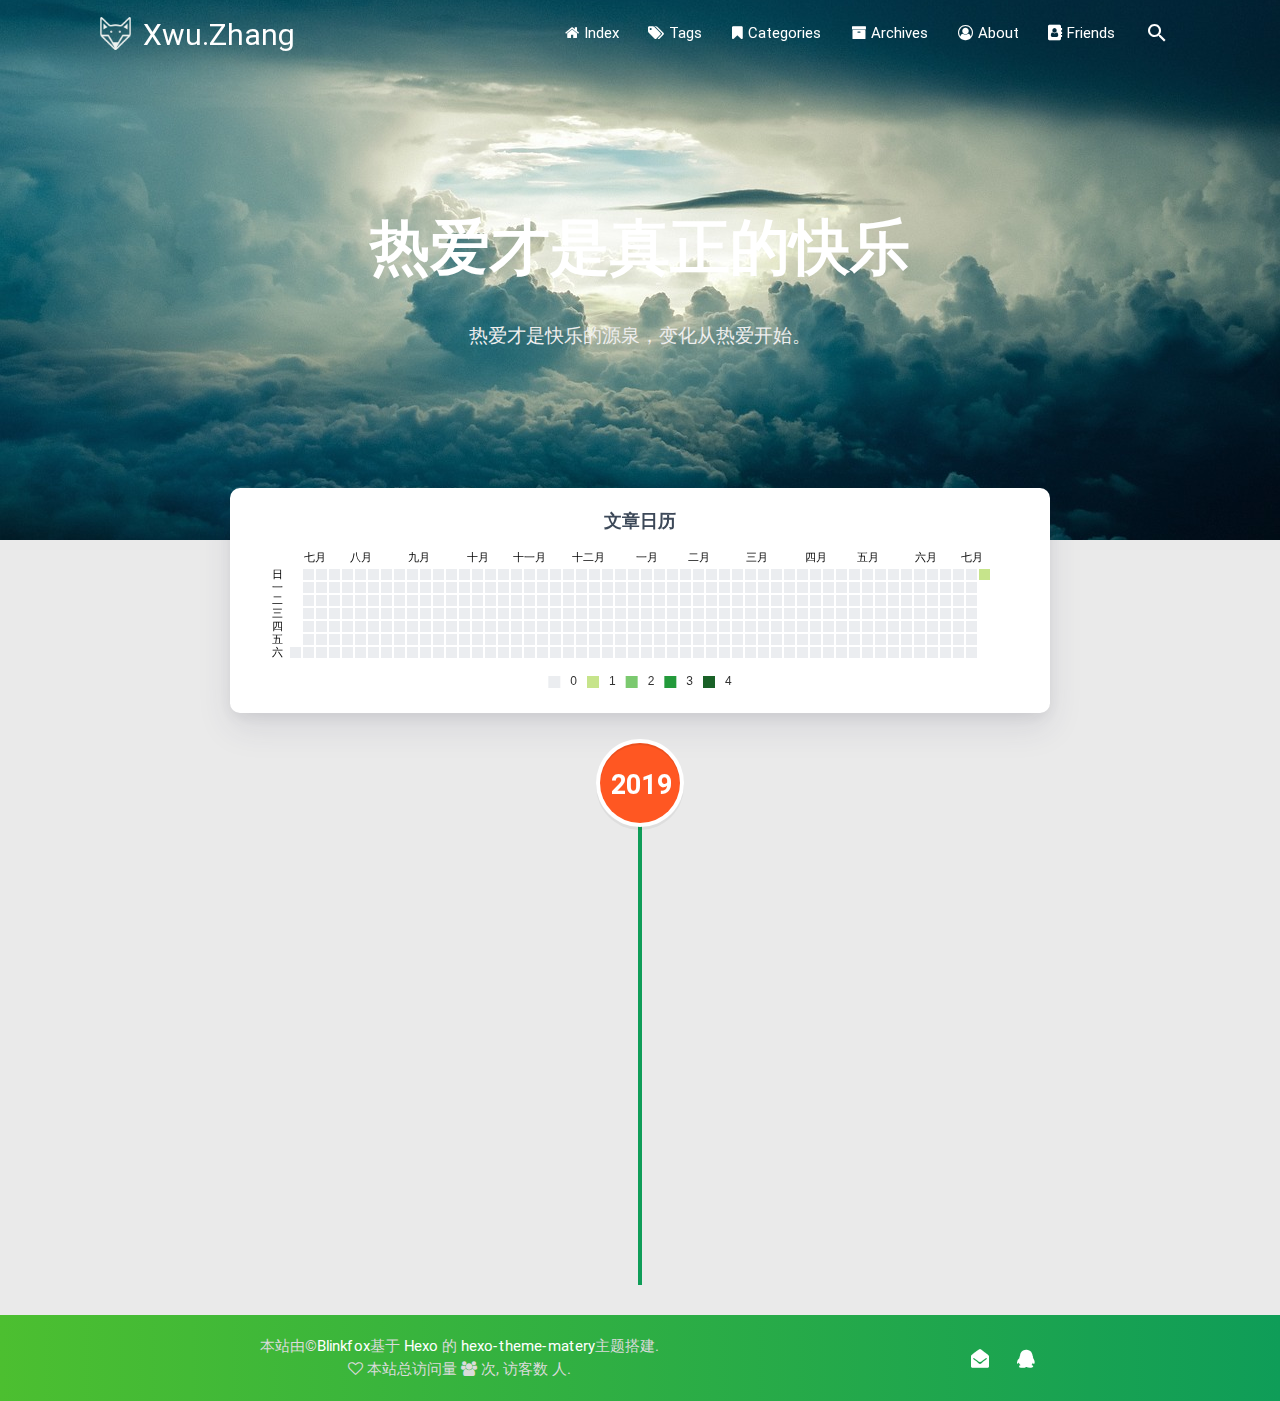
==== commit 5cb3f765: "Site updated: 2019-07-14 20:43:17" ====
--- a/archives/index.html
+++ b/archives/index.html
@@ -1,10 +1,10 @@
 <!DOCTYPE HTML>
-<html lang="">
+<html lang="zh_CN">
 
 
 <head><meta name="generator" content="Hexo 3.9.0">
     <meta charset="utf-8">
-    <meta name="keywords" content="Archives, 工作 生活">
+    <meta name="keywords" content="Archives, 热爱 工作 生活">
     <meta name="description" content="Archives | Xwu.Zhang">
     <meta http-equiv="X-UA-Compatible" content="IE=edge">
     <meta name="viewport" content="width=device-width, initial-scale=1.0">
@@ -320,7 +320,7 @@
     let option = {
         title: {
             top: 0,
-            text: 'Post Calendar',
+            text: '文章日历',
             left: 'center',
             textStyle: {
                 color: '#3C4858'
@@ -366,12 +366,12 @@
                 show: false
             },
             monthLabel: {
-                nameMap: 'en',
+                nameMap: 'cn',
                 fontSize: 11
             },
             dayLabel: {
                 formatter: '{start}  1st',
-                nameMap: 'en',
+                nameMap: 'cn',
                 fontSize: 11
             }
         }],
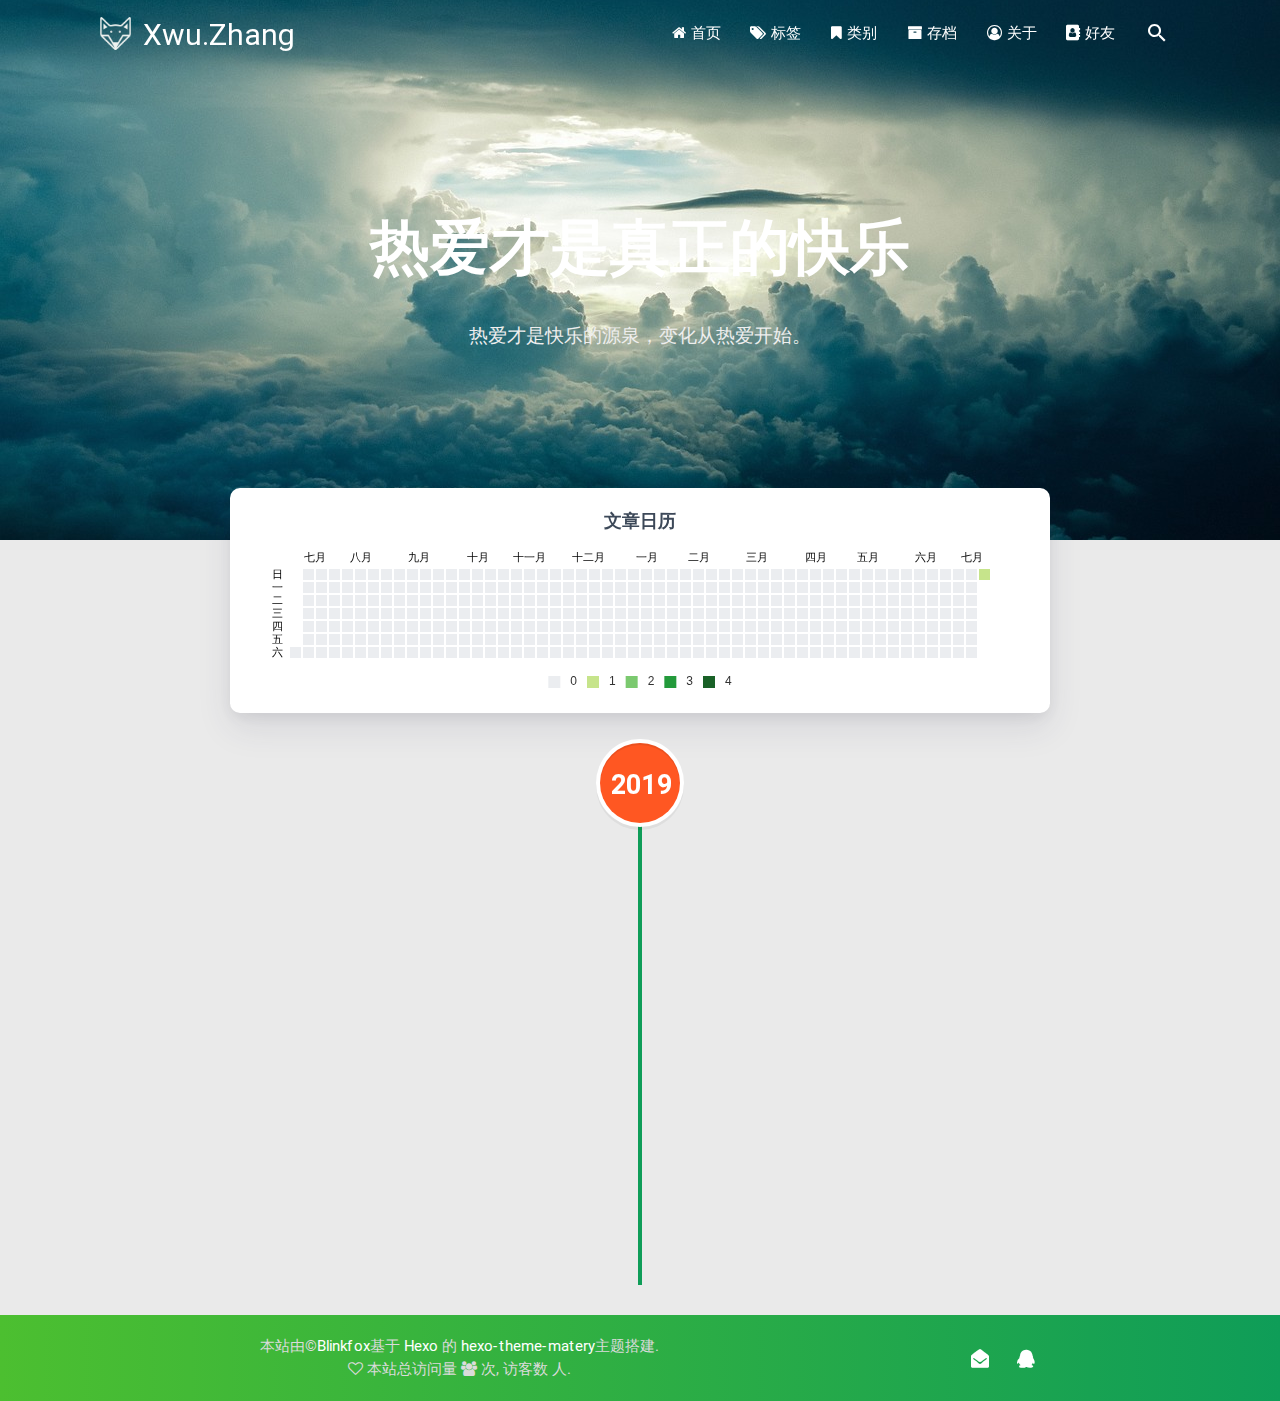
==== commit cbf5a79e: "Site updated: 2019-07-14 20:52:51" ====
--- a/archives/index.html
+++ b/archives/index.html
@@ -55,7 +55,7 @@
             
             <i class="fa fa-home"></i>
             
-            <span>Index</span>
+            <span>首页</span>
         </a>
     </li>
     
@@ -64,7 +64,7 @@
             
             <i class="fa fa-tags"></i>
             
-            <span>Tags</span>
+            <span>标签</span>
         </a>
     </li>
     
@@ -73,7 +73,7 @@
             
             <i class="fa fa-bookmark"></i>
             
-            <span>Categories</span>
+            <span>类别</span>
         </a>
     </li>
     
@@ -82,7 +82,7 @@
             
             <i class="fa fa-archive"></i>
             
-            <span>Archives</span>
+            <span>存档</span>
         </a>
     </li>
     
@@ -91,7 +91,7 @@
             
             <i class="fa fa-user-circle-o"></i>
             
-            <span>About</span>
+            <span>关于</span>
         </a>
     </li>
     
@@ -100,7 +100,7 @@
             
             <i class="fa fa-address-book"></i>
             
-            <span>Friends</span>
+            <span>好友</span>
         </a>
     </li>
     
@@ -135,7 +135,7 @@
                 
                 <i class="fa fa-fw fa-home"></i>
                 
-                Index
+                首页
             </a>
         </li>
         
@@ -144,7 +144,7 @@
                 
                 <i class="fa fa-fw fa-tags"></i>
                 
-                Tags
+                标签
             </a>
         </li>
         
@@ -153,7 +153,7 @@
                 
                 <i class="fa fa-fw fa-bookmark"></i>
                 
-                Categories
+                类别
             </a>
         </li>
         
@@ -162,7 +162,7 @@
                 
                 <i class="fa fa-fw fa-archive"></i>
                 
-                Archives
+                存档
             </a>
         </li>
         
@@ -171,7 +171,7 @@
                 
                 <i class="fa fa-fw fa-user-circle-o"></i>
                 
-                About
+                关于
             </a>
         </li>
         
@@ -180,7 +180,7 @@
                 
                 <i class="fa fa-fw fa-address-book"></i>
                 
-                Friends
+                好友
             </a>
         </li>
         
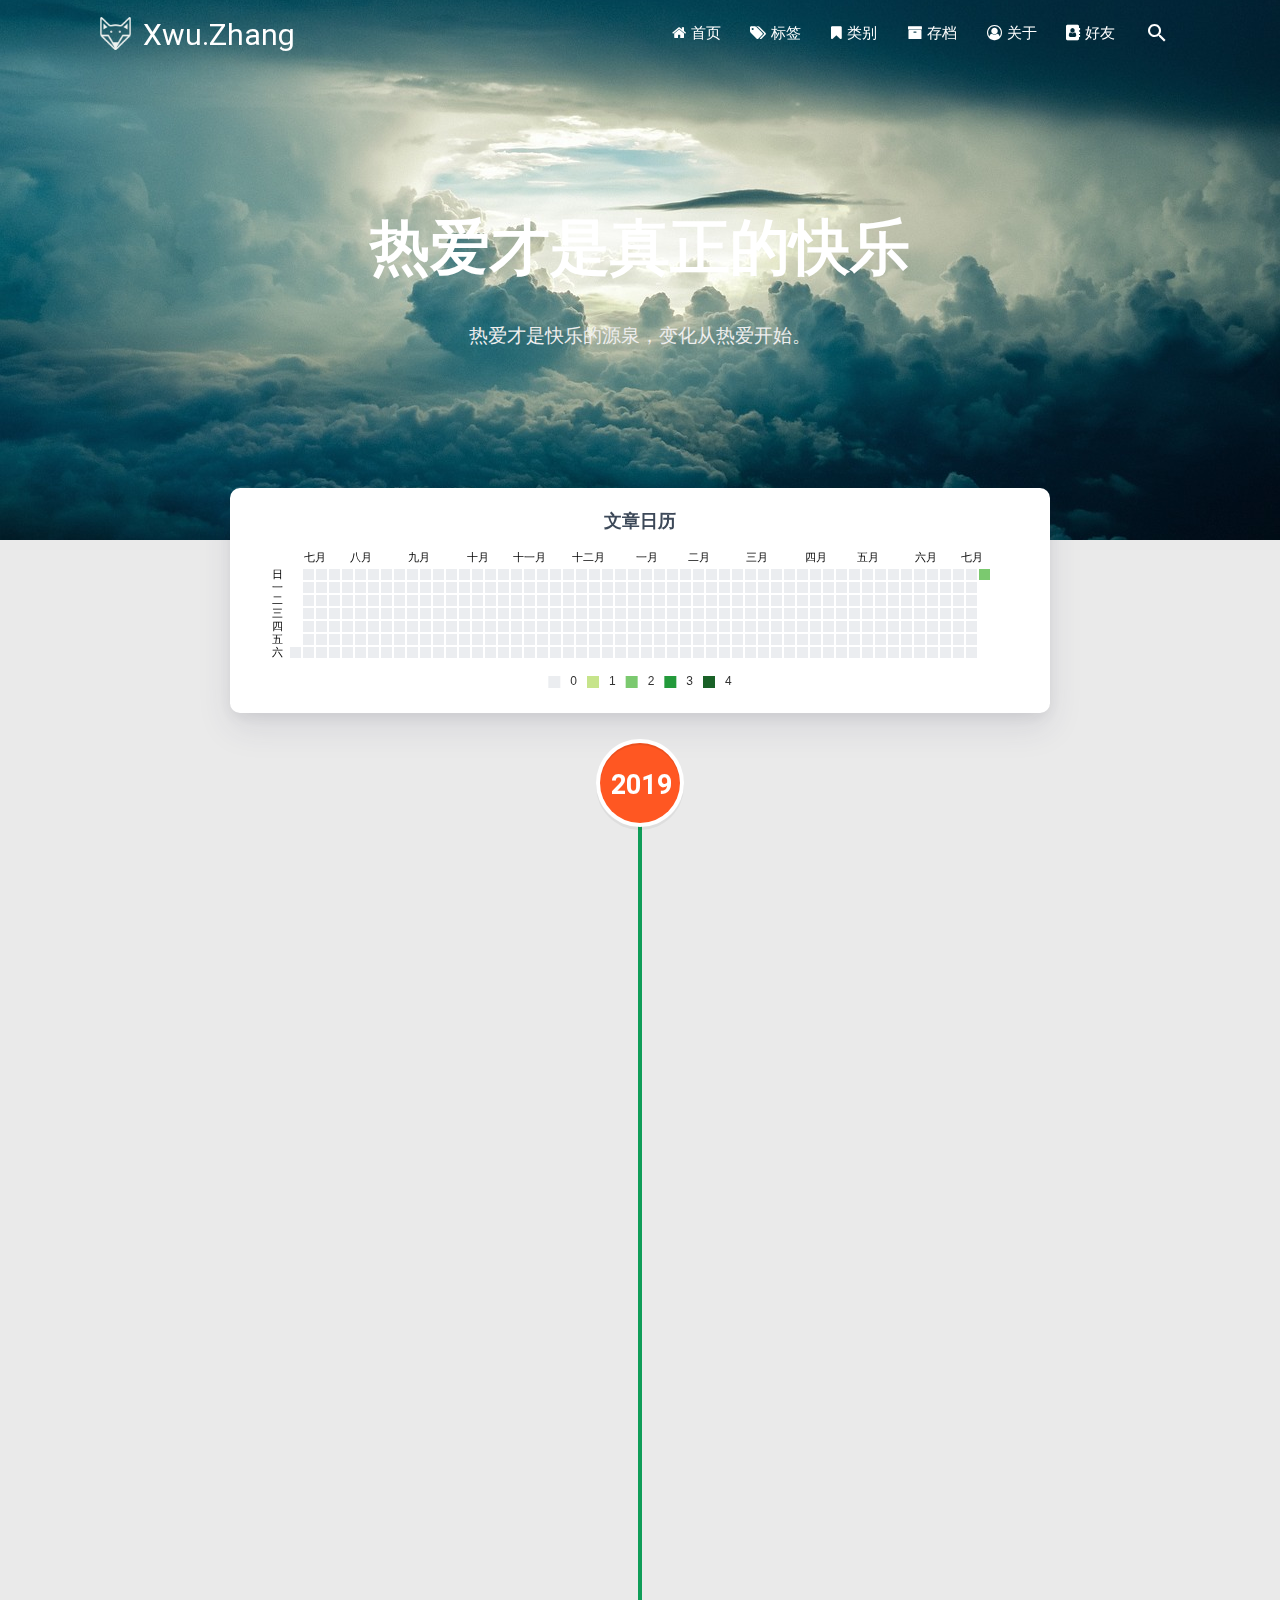
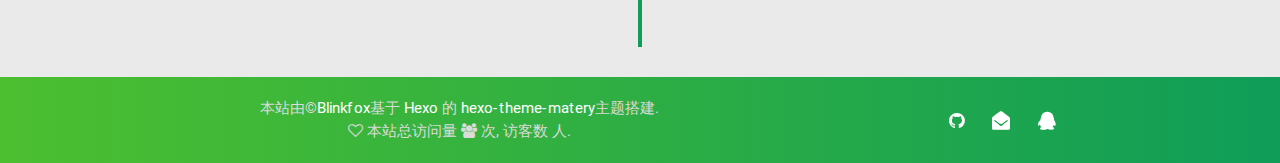
==== commit d3c130e7: "Site updated: 2019-07-14 21:06:47" ====
--- a/archives/index.html
+++ b/archives/index.html
@@ -195,15 +195,19 @@
     </ul>
 
     <div class="social-link">
-
-
-    <a href="mailto:xxx@xx.xx" class="tooltipped" target="_blank" data-tooltip="邮件联系我" data-position="top" data-delay="50">
+    <a href="https://github.com/zhangchaowu/zhangchaowu.github.com" class="tooltipped" target="_blank" data-tooltip="访问我的GitHub" data-position="top" data-delay="50">
+        <i class="fa fa-github"></i>
+    </a>
+
+
+
+    <a href="mailto:573845166@qq.com" class="tooltipped" target="_blank" data-tooltip="邮件联系我" data-position="top" data-delay="50">
         <i class="fa fa-envelope-open"></i>
     </a>
 
 
 
-    <a href="tencent://AddContact/?fromId=50&fromSubId=1&subcmd=all&uin=123123123" class="tooltipped" data-tooltip="QQ联系我: 123123123" data-position="top" data-delay="50">
+    <a href="tencent://AddContact/?fromId=50&fromSubId=1&subcmd=all&uin=573845166" class="tooltipped" data-tooltip="QQ联系我: 573845166" data-position="top" data-delay="50">
         <i class="fa fa-qq"></i>
     </a>
 
@@ -379,7 +383,7 @@
             type: 'heatmap',
             coordinateSystem: 'calendar',
             calendarIndex: 0,
-            data: [["2018-07-14", 0], ["2018-07-15", 0], ["2018-07-16", 0], ["2018-07-17", 0], ["2018-07-18", 0], ["2018-07-19", 0], ["2018-07-20", 0], ["2018-07-21", 0], ["2018-07-22", 0], ["2018-07-23", 0], ["2018-07-24", 0], ["2018-07-25", 0], ["2018-07-26", 0], ["2018-07-27", 0], ["2018-07-28", 0], ["2018-07-29", 0], ["2018-07-30", 0], ["2018-07-31", 0], ["2018-08-01", 0], ["2018-08-02", 0], ["2018-08-03", 0], ["2018-08-04", 0], ["2018-08-05", 0], ["2018-08-06", 0], ["2018-08-07", 0], ["2018-08-08", 0], ["2018-08-09", 0], ["2018-08-10", 0], ["2018-08-11", 0], ["2018-08-12", 0], ["2018-08-13", 0], ["2018-08-14", 0], ["2018-08-15", 0], ["2018-08-16", 0], ["2018-08-17", 0], ["2018-08-18", 0], ["2018-08-19", 0], ["2018-08-20", 0], ["2018-08-21", 0], ["2018-08-22", 0], ["2018-08-23", 0], ["2018-08-24", 0], ["2018-08-25", 0], ["2018-08-26", 0], ["2018-08-27", 0], ["2018-08-28", 0], ["2018-08-29", 0], ["2018-08-30", 0], ["2018-08-31", 0], ["2018-09-01", 0], ["2018-09-02", 0], ["2018-09-03", 0], ["2018-09-04", 0], ["2018-09-05", 0], ["2018-09-06", 0], ["2018-09-07", 0], ["2018-09-08", 0], ["2018-09-09", 0], ["2018-09-10", 0], ["2018-09-11", 0], ["2018-09-12", 0], ["2018-09-13", 0], ["2018-09-14", 0], ["2018-09-15", 0], ["2018-09-16", 0], ["2018-09-17", 0], ["2018-09-18", 0], ["2018-09-19", 0], ["2018-09-20", 0], ["2018-09-21", 0], ["2018-09-22", 0], ["2018-09-23", 0], ["2018-09-24", 0], ["2018-09-25", 0], ["2018-09-26", 0], ["2018-09-27", 0], ["2018-09-28", 0], ["2018-09-29", 0], ["2018-09-30", 0], ["2018-10-01", 0], ["2018-10-02", 0], ["2018-10-03", 0], ["2018-10-04", 0], ["2018-10-05", 0], ["2018-10-06", 0], ["2018-10-07", 0], ["2018-10-08", 0], ["2018-10-09", 0], ["2018-10-10", 0], ["2018-10-11", 0], ["2018-10-12", 0], ["2018-10-13", 0], ["2018-10-14", 0], ["2018-10-15", 0], ["2018-10-16", 0], ["2018-10-17", 0], ["2018-10-18", 0], ["2018-10-19", 0], ["2018-10-20", 0], ["2018-10-21", 0], ["2018-10-22", 0], ["2018-10-23", 0], ["2018-10-24", 0], ["2018-10-25", 0], ["2018-10-26", 0], ["2018-10-27", 0], ["2018-10-28", 0], ["2018-10-29", 0], ["2018-10-30", 0], ["2018-10-31", 0], ["2018-11-01", 0], ["2018-11-02", 0], ["2018-11-03", 0], ["2018-11-04", 0], ["2018-11-05", 0], ["2018-11-06", 0], ["2018-11-07", 0], ["2018-11-08", 0], ["2018-11-09", 0], ["2018-11-10", 0], ["2018-11-11", 0], ["2018-11-12", 0], ["2018-11-13", 0], ["2018-11-14", 0], ["2018-11-15", 0], ["2018-11-16", 0], ["2018-11-17", 0], ["2018-11-18", 0], ["2018-11-19", 0], ["2018-11-20", 0], ["2018-11-21", 0], ["2018-11-22", 0], ["2018-11-23", 0], ["2018-11-24", 0], ["2018-11-25", 0], ["2018-11-26", 0], ["2018-11-27", 0], ["2018-11-28", 0], ["2018-11-29", 0], ["2018-11-30", 0], ["2018-12-01", 0], ["2018-12-02", 0], ["2018-12-03", 0], ["2018-12-04", 0], ["2018-12-05", 0], ["2018-12-06", 0], ["2018-12-07", 0], ["2018-12-08", 0], ["2018-12-09", 0], ["2018-12-10", 0], ["2018-12-11", 0], ["2018-12-12", 0], ["2018-12-13", 0], ["2018-12-14", 0], ["2018-12-15", 0], ["2018-12-16", 0], ["2018-12-17", 0], ["2018-12-18", 0], ["2018-12-19", 0], ["2018-12-20", 0], ["2018-12-21", 0], ["2018-12-22", 0], ["2018-12-23", 0], ["2018-12-24", 0], ["2018-12-25", 0], ["2018-12-26", 0], ["2018-12-27", 0], ["2018-12-28", 0], ["2018-12-29", 0], ["2018-12-30", 0], ["2018-12-31", 0], ["2019-01-01", 0], ["2019-01-02", 0], ["2019-01-03", 0], ["2019-01-04", 0], ["2019-01-05", 0], ["2019-01-06", 0], ["2019-01-07", 0], ["2019-01-08", 0], ["2019-01-09", 0], ["2019-01-10", 0], ["2019-01-11", 0], ["2019-01-12", 0], ["2019-01-13", 0], ["2019-01-14", 0], ["2019-01-15", 0], ["2019-01-16", 0], ["2019-01-17", 0], ["2019-01-18", 0], ["2019-01-19", 0], ["2019-01-20", 0], ["2019-01-21", 0], ["2019-01-22", 0], ["2019-01-23", 0], ["2019-01-24", 0], ["2019-01-25", 0], ["2019-01-26", 0], ["2019-01-27", 0], ["2019-01-28", 0], ["2019-01-29", 0], ["2019-01-30", 0], ["2019-01-31", 0], ["2019-02-01", 0], ["2019-02-02", 0], ["2019-02-03", 0], ["2019-02-04", 0], ["2019-02-05", 0], ["2019-02-06", 0], ["2019-02-07", 0], ["2019-02-08", 0], ["2019-02-09", 0], ["2019-02-10", 0], ["2019-02-11", 0], ["2019-02-12", 0], ["2019-02-13", 0], ["2019-02-14", 0], ["2019-02-15", 0], ["2019-02-16", 0], ["2019-02-17", 0], ["2019-02-18", 0], ["2019-02-19", 0], ["2019-02-20", 0], ["2019-02-21", 0], ["2019-02-22", 0], ["2019-02-23", 0], ["2019-02-24", 0], ["2019-02-25", 0], ["2019-02-26", 0], ["2019-02-27", 0], ["2019-02-28", 0], ["2019-03-01", 0], ["2019-03-02", 0], ["2019-03-03", 0], ["2019-03-04", 0], ["2019-03-05", 0], ["2019-03-06", 0], ["2019-03-07", 0], ["2019-03-08", 0], ["2019-03-09", 0], ["2019-03-10", 0], ["2019-03-11", 0], ["2019-03-12", 0], ["2019-03-13", 0], ["2019-03-14", 0], ["2019-03-15", 0], ["2019-03-16", 0], ["2019-03-17", 0], ["2019-03-18", 0], ["2019-03-19", 0], ["2019-03-20", 0], ["2019-03-21", 0], ["2019-03-22", 0], ["2019-03-23", 0], ["2019-03-24", 0], ["2019-03-25", 0], ["2019-03-26", 0], ["2019-03-27", 0], ["2019-03-28", 0], ["2019-03-29", 0], ["2019-03-30", 0], ["2019-03-31", 0], ["2019-04-01", 0], ["2019-04-02", 0], ["2019-04-03", 0], ["2019-04-04", 0], ["2019-04-05", 0], ["2019-04-06", 0], ["2019-04-07", 0], ["2019-04-08", 0], ["2019-04-09", 0], ["2019-04-10", 0], ["2019-04-11", 0], ["2019-04-12", 0], ["2019-04-13", 0], ["2019-04-14", 0], ["2019-04-15", 0], ["2019-04-16", 0], ["2019-04-17", 0], ["2019-04-18", 0], ["2019-04-19", 0], ["2019-04-20", 0], ["2019-04-21", 0], ["2019-04-22", 0], ["2019-04-23", 0], ["2019-04-24", 0], ["2019-04-25", 0], ["2019-04-26", 0], ["2019-04-27", 0], ["2019-04-28", 0], ["2019-04-29", 0], ["2019-04-30", 0], ["2019-05-01", 0], ["2019-05-02", 0], ["2019-05-03", 0], ["2019-05-04", 0], ["2019-05-05", 0], ["2019-05-06", 0], ["2019-05-07", 0], ["2019-05-08", 0], ["2019-05-09", 0], ["2019-05-10", 0], ["2019-05-11", 0], ["2019-05-12", 0], ["2019-05-13", 0], ["2019-05-14", 0], ["2019-05-15", 0], ["2019-05-16", 0], ["2019-05-17", 0], ["2019-05-18", 0], ["2019-05-19", 0], ["2019-05-20", 0], ["2019-05-21", 0], ["2019-05-22", 0], ["2019-05-23", 0], ["2019-05-24", 0], ["2019-05-25", 0], ["2019-05-26", 0], ["2019-05-27", 0], ["2019-05-28", 0], ["2019-05-29", 0], ["2019-05-30", 0], ["2019-05-31", 0], ["2019-06-01", 0], ["2019-06-02", 0], ["2019-06-03", 0], ["2019-06-04", 0], ["2019-06-05", 0], ["2019-06-06", 0], ["2019-06-07", 0], ["2019-06-08", 0], ["2019-06-09", 0], ["2019-06-10", 0], ["2019-06-11", 0], ["2019-06-12", 0], ["2019-06-13", 0], ["2019-06-14", 0], ["2019-06-15", 0], ["2019-06-16", 0], ["2019-06-17", 0], ["2019-06-18", 0], ["2019-06-19", 0], ["2019-06-20", 0], ["2019-06-21", 0], ["2019-06-22", 0], ["2019-06-23", 0], ["2019-06-24", 0], ["2019-06-25", 0], ["2019-06-26", 0], ["2019-06-27", 0], ["2019-06-28", 0], ["2019-06-29", 0], ["2019-06-30", 0], ["2019-07-01", 0], ["2019-07-02", 0], ["2019-07-03", 0], ["2019-07-04", 0], ["2019-07-05", 0], ["2019-07-06", 0], ["2019-07-07", 0], ["2019-07-08", 0], ["2019-07-09", 0], ["2019-07-10", 0], ["2019-07-11", 0], ["2019-07-12", 0], ["2019-07-13", 0], ["2019-07-14", 1]]
+            data: [["2018-07-14", 0], ["2018-07-15", 0], ["2018-07-16", 0], ["2018-07-17", 0], ["2018-07-18", 0], ["2018-07-19", 0], ["2018-07-20", 0], ["2018-07-21", 0], ["2018-07-22", 0], ["2018-07-23", 0], ["2018-07-24", 0], ["2018-07-25", 0], ["2018-07-26", 0], ["2018-07-27", 0], ["2018-07-28", 0], ["2018-07-29", 0], ["2018-07-30", 0], ["2018-07-31", 0], ["2018-08-01", 0], ["2018-08-02", 0], ["2018-08-03", 0], ["2018-08-04", 0], ["2018-08-05", 0], ["2018-08-06", 0], ["2018-08-07", 0], ["2018-08-08", 0], ["2018-08-09", 0], ["2018-08-10", 0], ["2018-08-11", 0], ["2018-08-12", 0], ["2018-08-13", 0], ["2018-08-14", 0], ["2018-08-15", 0], ["2018-08-16", 0], ["2018-08-17", 0], ["2018-08-18", 0], ["2018-08-19", 0], ["2018-08-20", 0], ["2018-08-21", 0], ["2018-08-22", 0], ["2018-08-23", 0], ["2018-08-24", 0], ["2018-08-25", 0], ["2018-08-26", 0], ["2018-08-27", 0], ["2018-08-28", 0], ["2018-08-29", 0], ["2018-08-30", 0], ["2018-08-31", 0], ["2018-09-01", 0], ["2018-09-02", 0], ["2018-09-03", 0], ["2018-09-04", 0], ["2018-09-05", 0], ["2018-09-06", 0], ["2018-09-07", 0], ["2018-09-08", 0], ["2018-09-09", 0], ["2018-09-10", 0], ["2018-09-11", 0], ["2018-09-12", 0], ["2018-09-13", 0], ["2018-09-14", 0], ["2018-09-15", 0], ["2018-09-16", 0], ["2018-09-17", 0], ["2018-09-18", 0], ["2018-09-19", 0], ["2018-09-20", 0], ["2018-09-21", 0], ["2018-09-22", 0], ["2018-09-23", 0], ["2018-09-24", 0], ["2018-09-25", 0], ["2018-09-26", 0], ["2018-09-27", 0], ["2018-09-28", 0], ["2018-09-29", 0], ["2018-09-30", 0], ["2018-10-01", 0], ["2018-10-02", 0], ["2018-10-03", 0], ["2018-10-04", 0], ["2018-10-05", 0], ["2018-10-06", 0], ["2018-10-07", 0], ["2018-10-08", 0], ["2018-10-09", 0], ["2018-10-10", 0], ["2018-10-11", 0], ["2018-10-12", 0], ["2018-10-13", 0], ["2018-10-14", 0], ["2018-10-15", 0], ["2018-10-16", 0], ["2018-10-17", 0], ["2018-10-18", 0], ["2018-10-19", 0], ["2018-10-20", 0], ["2018-10-21", 0], ["2018-10-22", 0], ["2018-10-23", 0], ["2018-10-24", 0], ["2018-10-25", 0], ["2018-10-26", 0], ["2018-10-27", 0], ["2018-10-28", 0], ["2018-10-29", 0], ["2018-10-30", 0], ["2018-10-31", 0], ["2018-11-01", 0], ["2018-11-02", 0], ["2018-11-03", 0], ["2018-11-04", 0], ["2018-11-05", 0], ["2018-11-06", 0], ["2018-11-07", 0], ["2018-11-08", 0], ["2018-11-09", 0], ["2018-11-10", 0], ["2018-11-11", 0], ["2018-11-12", 0], ["2018-11-13", 0], ["2018-11-14", 0], ["2018-11-15", 0], ["2018-11-16", 0], ["2018-11-17", 0], ["2018-11-18", 0], ["2018-11-19", 0], ["2018-11-20", 0], ["2018-11-21", 0], ["2018-11-22", 0], ["2018-11-23", 0], ["2018-11-24", 0], ["2018-11-25", 0], ["2018-11-26", 0], ["2018-11-27", 0], ["2018-11-28", 0], ["2018-11-29", 0], ["2018-11-30", 0], ["2018-12-01", 0], ["2018-12-02", 0], ["2018-12-03", 0], ["2018-12-04", 0], ["2018-12-05", 0], ["2018-12-06", 0], ["2018-12-07", 0], ["2018-12-08", 0], ["2018-12-09", 0], ["2018-12-10", 0], ["2018-12-11", 0], ["2018-12-12", 0], ["2018-12-13", 0], ["2018-12-14", 0], ["2018-12-15", 0], ["2018-12-16", 0], ["2018-12-17", 0], ["2018-12-18", 0], ["2018-12-19", 0], ["2018-12-20", 0], ["2018-12-21", 0], ["2018-12-22", 0], ["2018-12-23", 0], ["2018-12-24", 0], ["2018-12-25", 0], ["2018-12-26", 0], ["2018-12-27", 0], ["2018-12-28", 0], ["2018-12-29", 0], ["2018-12-30", 0], ["2018-12-31", 0], ["2019-01-01", 0], ["2019-01-02", 0], ["2019-01-03", 0], ["2019-01-04", 0], ["2019-01-05", 0], ["2019-01-06", 0], ["2019-01-07", 0], ["2019-01-08", 0], ["2019-01-09", 0], ["2019-01-10", 0], ["2019-01-11", 0], ["2019-01-12", 0], ["2019-01-13", 0], ["2019-01-14", 0], ["2019-01-15", 0], ["2019-01-16", 0], ["2019-01-17", 0], ["2019-01-18", 0], ["2019-01-19", 0], ["2019-01-20", 0], ["2019-01-21", 0], ["2019-01-22", 0], ["2019-01-23", 0], ["2019-01-24", 0], ["2019-01-25", 0], ["2019-01-26", 0], ["2019-01-27", 0], ["2019-01-28", 0], ["2019-01-29", 0], ["2019-01-30", 0], ["2019-01-31", 0], ["2019-02-01", 0], ["2019-02-02", 0], ["2019-02-03", 0], ["2019-02-04", 0], ["2019-02-05", 0], ["2019-02-06", 0], ["2019-02-07", 0], ["2019-02-08", 0], ["2019-02-09", 0], ["2019-02-10", 0], ["2019-02-11", 0], ["2019-02-12", 0], ["2019-02-13", 0], ["2019-02-14", 0], ["2019-02-15", 0], ["2019-02-16", 0], ["2019-02-17", 0], ["2019-02-18", 0], ["2019-02-19", 0], ["2019-02-20", 0], ["2019-02-21", 0], ["2019-02-22", 0], ["2019-02-23", 0], ["2019-02-24", 0], ["2019-02-25", 0], ["2019-02-26", 0], ["2019-02-27", 0], ["2019-02-28", 0], ["2019-03-01", 0], ["2019-03-02", 0], ["2019-03-03", 0], ["2019-03-04", 0], ["2019-03-05", 0], ["2019-03-06", 0], ["2019-03-07", 0], ["2019-03-08", 0], ["2019-03-09", 0], ["2019-03-10", 0], ["2019-03-11", 0], ["2019-03-12", 0], ["2019-03-13", 0], ["2019-03-14", 0], ["2019-03-15", 0], ["2019-03-16", 0], ["2019-03-17", 0], ["2019-03-18", 0], ["2019-03-19", 0], ["2019-03-20", 0], ["2019-03-21", 0], ["2019-03-22", 0], ["2019-03-23", 0], ["2019-03-24", 0], ["2019-03-25", 0], ["2019-03-26", 0], ["2019-03-27", 0], ["2019-03-28", 0], ["2019-03-29", 0], ["2019-03-30", 0], ["2019-03-31", 0], ["2019-04-01", 0], ["2019-04-02", 0], ["2019-04-03", 0], ["2019-04-04", 0], ["2019-04-05", 0], ["2019-04-06", 0], ["2019-04-07", 0], ["2019-04-08", 0], ["2019-04-09", 0], ["2019-04-10", 0], ["2019-04-11", 0], ["2019-04-12", 0], ["2019-04-13", 0], ["2019-04-14", 0], ["2019-04-15", 0], ["2019-04-16", 0], ["2019-04-17", 0], ["2019-04-18", 0], ["2019-04-19", 0], ["2019-04-20", 0], ["2019-04-21", 0], ["2019-04-22", 0], ["2019-04-23", 0], ["2019-04-24", 0], ["2019-04-25", 0], ["2019-04-26", 0], ["2019-04-27", 0], ["2019-04-28", 0], ["2019-04-29", 0], ["2019-04-30", 0], ["2019-05-01", 0], ["2019-05-02", 0], ["2019-05-03", 0], ["2019-05-04", 0], ["2019-05-05", 0], ["2019-05-06", 0], ["2019-05-07", 0], ["2019-05-08", 0], ["2019-05-09", 0], ["2019-05-10", 0], ["2019-05-11", 0], ["2019-05-12", 0], ["2019-05-13", 0], ["2019-05-14", 0], ["2019-05-15", 0], ["2019-05-16", 0], ["2019-05-17", 0], ["2019-05-18", 0], ["2019-05-19", 0], ["2019-05-20", 0], ["2019-05-21", 0], ["2019-05-22", 0], ["2019-05-23", 0], ["2019-05-24", 0], ["2019-05-25", 0], ["2019-05-26", 0], ["2019-05-27", 0], ["2019-05-28", 0], ["2019-05-29", 0], ["2019-05-30", 0], ["2019-05-31", 0], ["2019-06-01", 0], ["2019-06-02", 0], ["2019-06-03", 0], ["2019-06-04", 0], ["2019-06-05", 0], ["2019-06-06", 0], ["2019-06-07", 0], ["2019-06-08", 0], ["2019-06-09", 0], ["2019-06-10", 0], ["2019-06-11", 0], ["2019-06-12", 0], ["2019-06-13", 0], ["2019-06-14", 0], ["2019-06-15", 0], ["2019-06-16", 0], ["2019-06-17", 0], ["2019-06-18", 0], ["2019-06-19", 0], ["2019-06-20", 0], ["2019-06-21", 0], ["2019-06-22", 0], ["2019-06-23", 0], ["2019-06-24", 0], ["2019-06-25", 0], ["2019-06-26", 0], ["2019-06-27", 0], ["2019-06-28", 0], ["2019-06-29", 0], ["2019-06-30", 0], ["2019-07-01", 0], ["2019-07-02", 0], ["2019-07-03", 0], ["2019-07-04", 0], ["2019-07-05", 0], ["2019-07-06", 0], ["2019-07-07", 0], ["2019-07-08", 0], ["2019-07-09", 0], ["2019-07-10", 0], ["2019-07-11", 0], ["2019-07-12", 0], ["2019-07-13", 0], ["2019-07-14", 2]]
         }]
 
     };
@@ -417,19 +421,19 @@
             <article class="cd-timeline-content" data-aos="fade-up">
                 <div class="article col s12 m6">
                     <div class="card">
-                        <a href="/2019/07/14/hello-world/">
+                        <a href="/2019/07/14/文章测试11/">
                             <div class="card-image">
                                 
                                 
-                                <img src="/medias/featureimages/12.jpg" class="responsive-img" alt="Hello World">
-                                
-                                <span class="card-title">Hello World</span>
+                                <img src="/medias/featureimages/19.jpg" class="responsive-img" alt="文章测试11">
+                                
+                                <span class="card-title">文章测试11</span>
                             </div>
                         </a>
                         <div class="card-content article-content">
                             <div class="summary">
                                 
-                                    Welcome to Hexo! This is your very first post. Check documentation for more info
+                                    XwuZhang
                                 
                             </div>
                             <div class="publish-info">
@@ -446,6 +450,61 @@
                         </div>
 
                         
+                        <div class="card-action article-tags">
+                            
+                            <a href="/tags/测试/"><span class="chip bg-color">测试</span></a>
+                            
+                        </div>
+                        
+                    </div>
+                </div>
+            </article>
+        </div>
+        
+        <div class="cd-timeline-block">
+
+            
+            
+
+            
+            
+
+            
+            <div class="cd-timeline-img day" data-aos="zoom-in-up">
+                <span>14</span>
+            </div>
+            <article class="cd-timeline-content" data-aos="fade-up">
+                <div class="article col s12 m6">
+                    <div class="card">
+                        <a href="/2019/07/14/hello-world/">
+                            <div class="card-image">
+                                
+                                
+                                <img src="/medias/featureimages/12.jpg" class="responsive-img" alt="Hello World">
+                                
+                                <span class="card-title">Hello World</span>
+                            </div>
+                        </a>
+                        <div class="card-content article-content">
+                            <div class="summary">
+                                
+                                    Welcome to Hexo! This is your very first post. Check documentation for more info
+                                
+                            </div>
+                            <div class="publish-info">
+                                <span class="publish-date">
+                                    <i class="fa fa-clock-o fa-fw icon-date"></i>2019-07-14
+                                </span>
+                                <span class="publish-author">
+                                    
+                                    <i class="fa fa-user fa-fw"></i>
+                                    小五
+                                    
+                                </span>
+                            </div>
+                        </div>
+
+                        
                     </div>
                 </div>
             </article>
@@ -483,15 +542,19 @@
             
         </div>
         <div class="col s12 m4 l4 social-link social-statis">
-
-
-    <a href="mailto:xxx@xx.xx" class="tooltipped" target="_blank" data-tooltip="邮件联系我" data-position="top" data-delay="50">
+    <a href="https://github.com/zhangchaowu/zhangchaowu.github.com" class="tooltipped" target="_blank" data-tooltip="访问我的GitHub" data-position="top" data-delay="50">
+        <i class="fa fa-github"></i>
+    </a>
+
+
+
+    <a href="mailto:573845166@qq.com" class="tooltipped" target="_blank" data-tooltip="邮件联系我" data-position="top" data-delay="50">
         <i class="fa fa-envelope-open"></i>
     </a>
 
 
 
-    <a href="tencent://AddContact/?fromId=50&fromSubId=1&subcmd=all&uin=123123123" class="tooltipped" data-tooltip="QQ联系我: 123123123" data-position="top" data-delay="50">
+    <a href="tencent://AddContact/?fromId=50&fromSubId=1&subcmd=all&uin=573845166" class="tooltipped" data-tooltip="QQ联系我: 573845166" data-position="top" data-delay="50">
         <i class="fa fa-qq"></i>
     </a>
 
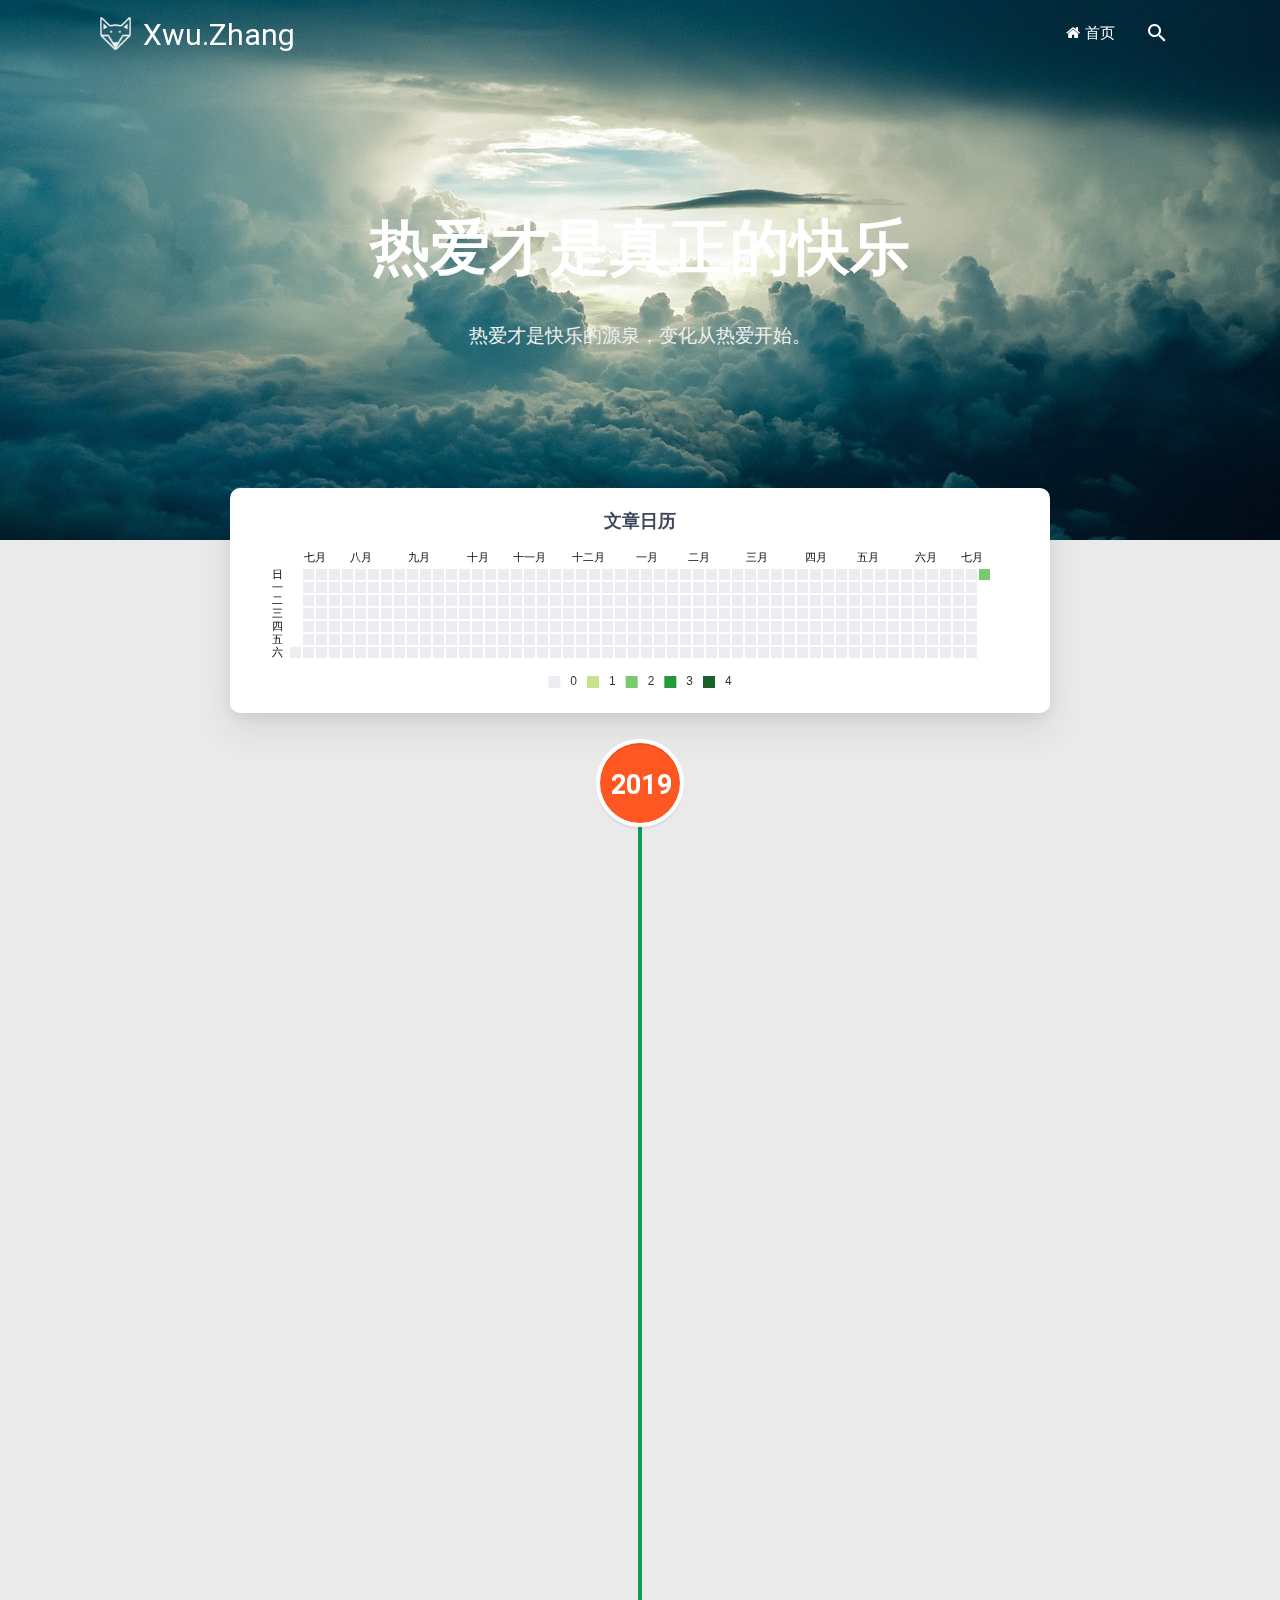
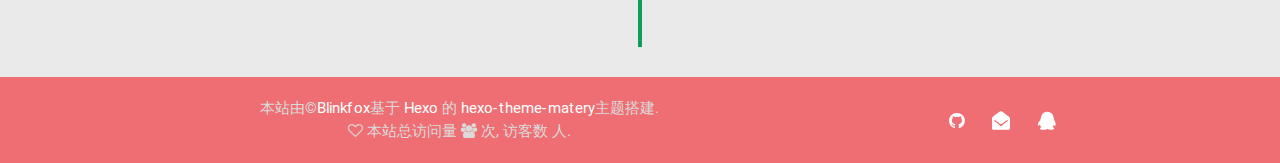
==== commit ea443f72: "Site updated: 2019-07-14 23:34:36" ====
--- a/archives/index.html
+++ b/archives/index.html
@@ -59,51 +59,6 @@
         </a>
     </li>
     
-    <li class="hide-on-med-and-down">
-        <a href="/tags" class="waves-effect waves-light">
-            
-            <i class="fa fa-tags"></i>
-            
-            <span>标签</span>
-        </a>
-    </li>
-    
-    <li class="hide-on-med-and-down">
-        <a href="/categories" class="waves-effect waves-light">
-            
-            <i class="fa fa-bookmark"></i>
-            
-            <span>类别</span>
-        </a>
-    </li>
-    
-    <li class="hide-on-med-and-down">
-        <a href="/archives" class="waves-effect waves-light">
-            
-            <i class="fa fa-archive"></i>
-            
-            <span>存档</span>
-        </a>
-    </li>
-    
-    <li class="hide-on-med-and-down">
-        <a href="/about" class="waves-effect waves-light">
-            
-            <i class="fa fa-user-circle-o"></i>
-            
-            <span>关于</span>
-        </a>
-    </li>
-    
-    <li class="hide-on-med-and-down">
-        <a href="/friends" class="waves-effect waves-light">
-            
-            <i class="fa fa-address-book"></i>
-            
-            <span>好友</span>
-        </a>
-    </li>
-    
     <li>
         <a id="toggleSearch" class="waves-effect waves-light">
             <i id="searchIcon" class="mdi-action-search" title="Search"></i>
@@ -139,55 +94,10 @@
             </a>
         </li>
         
-        <li>
-            <a href="/tags" class="waves-effect waves-light">
-                
-                <i class="fa fa-fw fa-tags"></i>
-                
-                标签
-            </a>
-        </li>
-        
-        <li>
-            <a href="/categories" class="waves-effect waves-light">
-                
-                <i class="fa fa-fw fa-bookmark"></i>
-                
-                类别
-            </a>
-        </li>
-        
-        <li>
-            <a href="/archives" class="waves-effect waves-light">
-                
-                <i class="fa fa-fw fa-archive"></i>
-                
-                存档
-            </a>
-        </li>
-        
-        <li>
-            <a href="/about" class="waves-effect waves-light">
-                
-                <i class="fa fa-fw fa-user-circle-o"></i>
-                
-                关于
-            </a>
-        </li>
-        
-        <li>
-            <a href="/friends" class="waves-effect waves-light">
-                
-                <i class="fa fa-fw fa-address-book"></i>
-                
-                好友
-            </a>
-        </li>
-        
         
         <li><div class="divider"></div></li>
         <li>
-            <a href="https://github.com/blinkfox/hexo-theme-matery" class="waves-effect waves-light" target="_blank">
+            <a href="https://github.com/zhangchaowu/zhangchaowu.github.com" class="waves-effect waves-light" target="_blank">
                 <i class="fa fa-github-square fa-fw"></i>Fork Me
             </a>
         </li>
@@ -264,7 +174,7 @@
     }
 </style>
 
-<a href="https://github.com/blinkfox/hexo-theme-matery" class="github-corner tooltipped hide-on-med-and-down" target="_blank"
+<a href="https://github.com/zhangchaowu/zhangchaowu.github.com" class="github-corner tooltipped hide-on-med-and-down" target="_blank"
    data-tooltip="Fork Me" data-position="left" data-delay="50">
     <svg viewBox="0 0 250 250" aria-hidden="true">
         <path d="M0,0 L115,115 L130,115 L142,142 L250,250 L250,0 Z"></path>
--- a/css/matery.css
+++ b/css/matery.css
@@ -162,9 +162,9 @@
     margin-bottom: 0;
 }
 
-.bg-color {
+/*.bg-color {
     background-image: linear-gradient(to right, #4cbf30 0%, #0f9d58 100%);
-}
+}*/
 
 .text-color {
     color: #0f9d58 !important;
@@ -362,7 +362,7 @@
     height: 40vh !important;
 }
 
-.bg-cover:after {
+/*.bg-cover:after {
     -webkit-animation: rainbow 60s infinite;
     animation: rainbow 60s infinite;
 }
@@ -376,7 +376,7 @@
     left: 0;
     top: 0;
     content: "";
-}
+}*/
 
 .bg-cover .container {
     position: relative;
